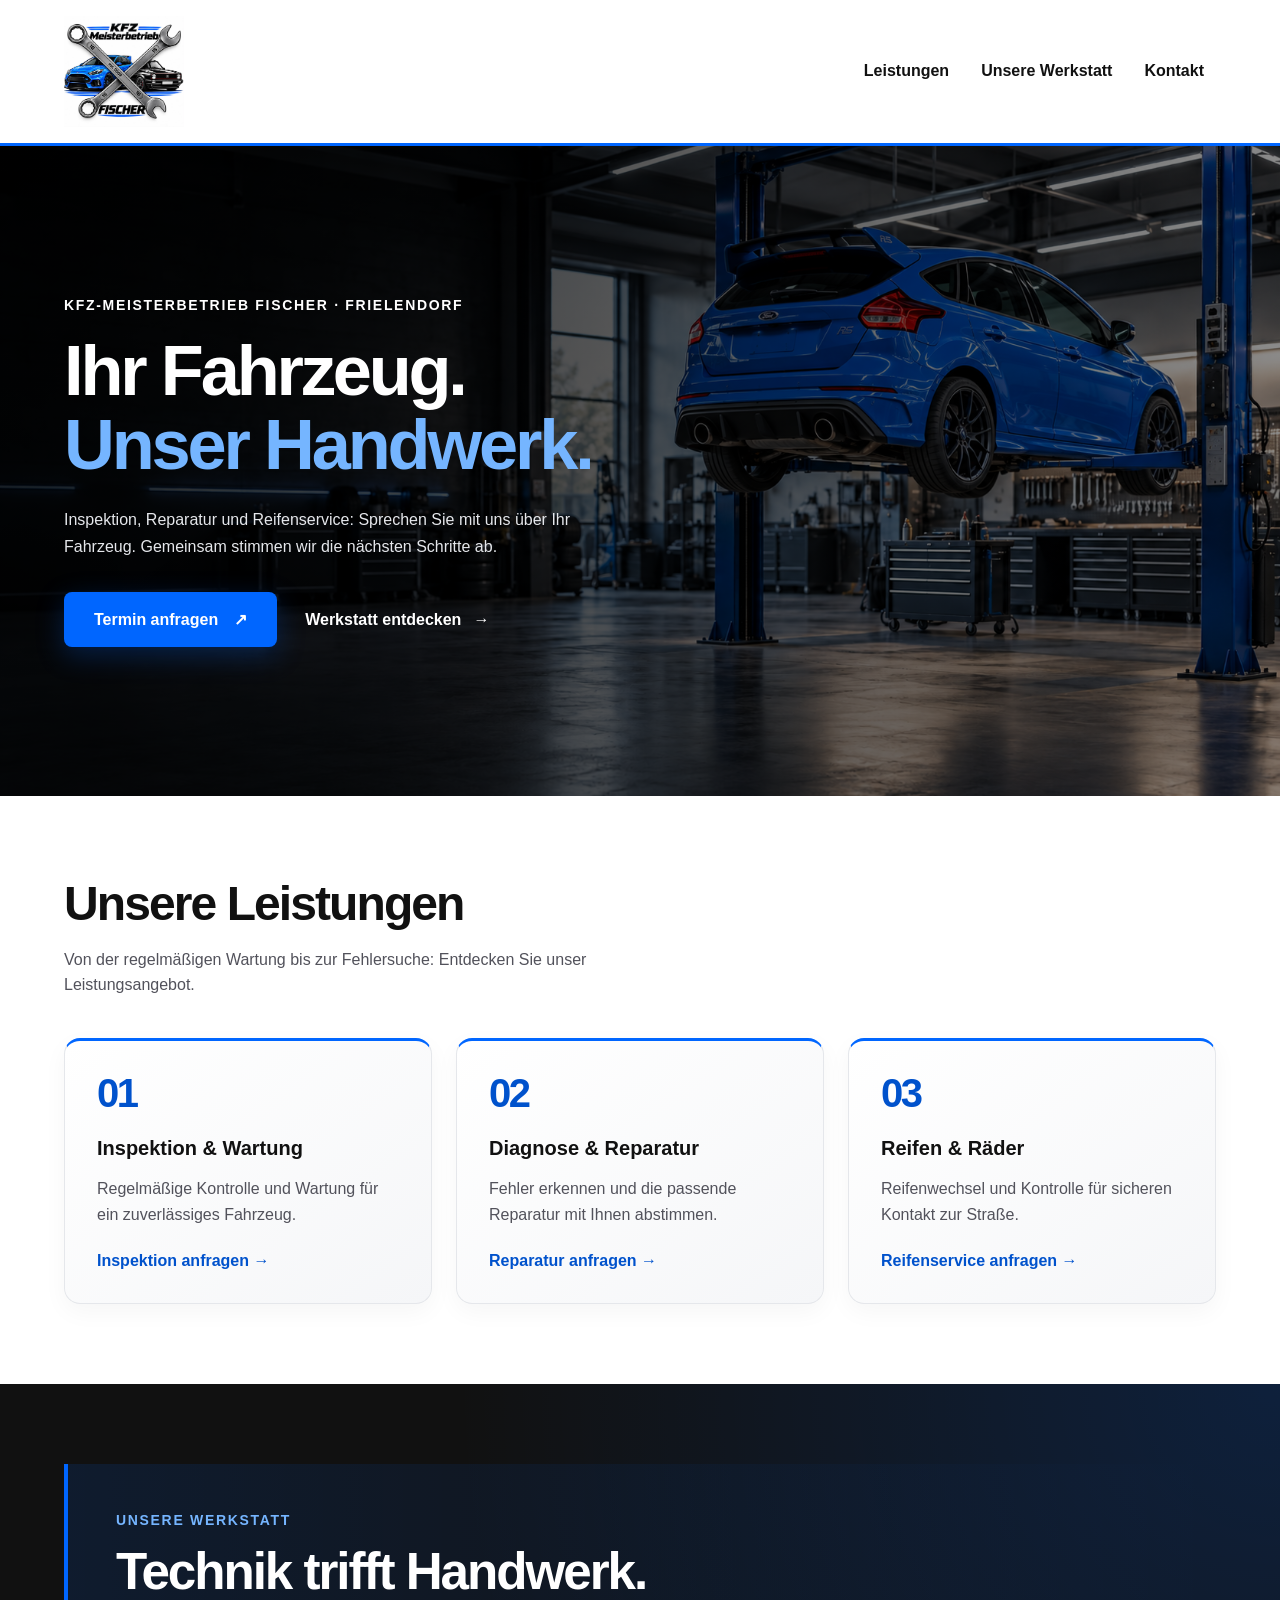
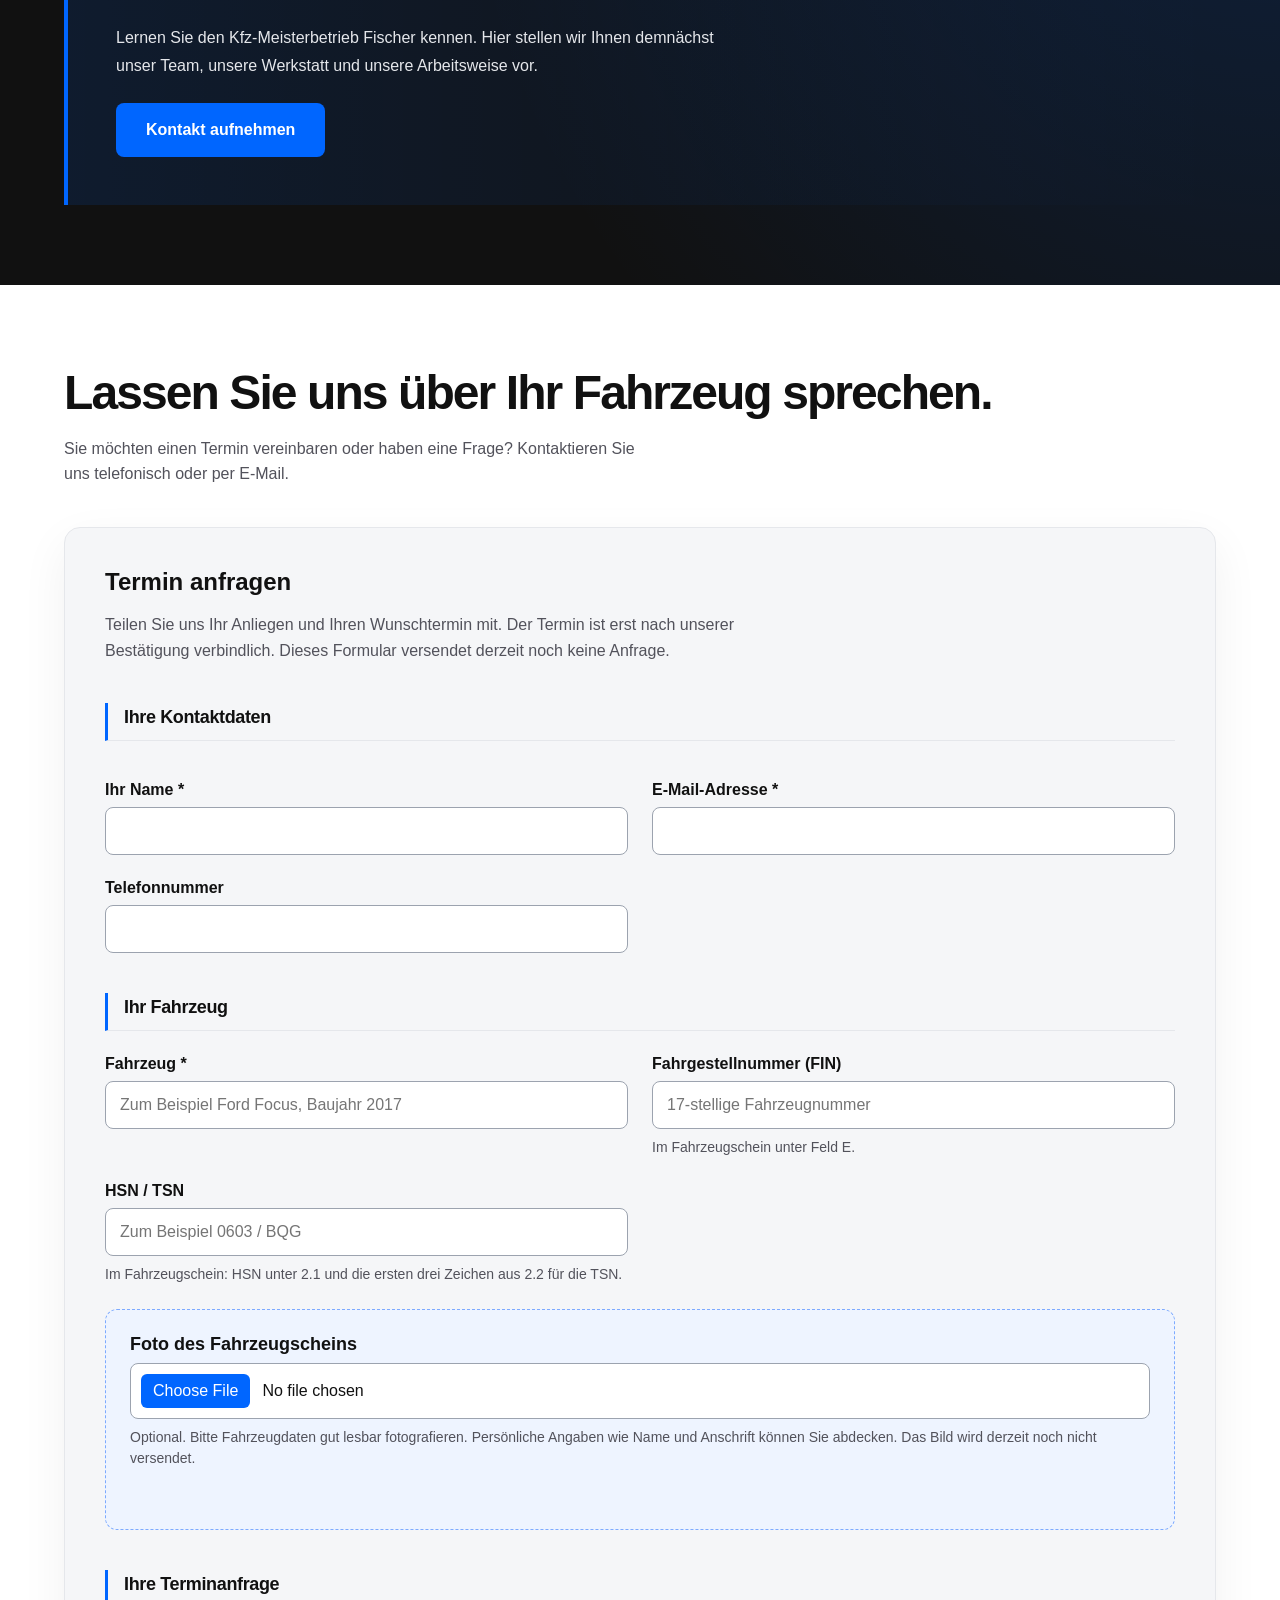
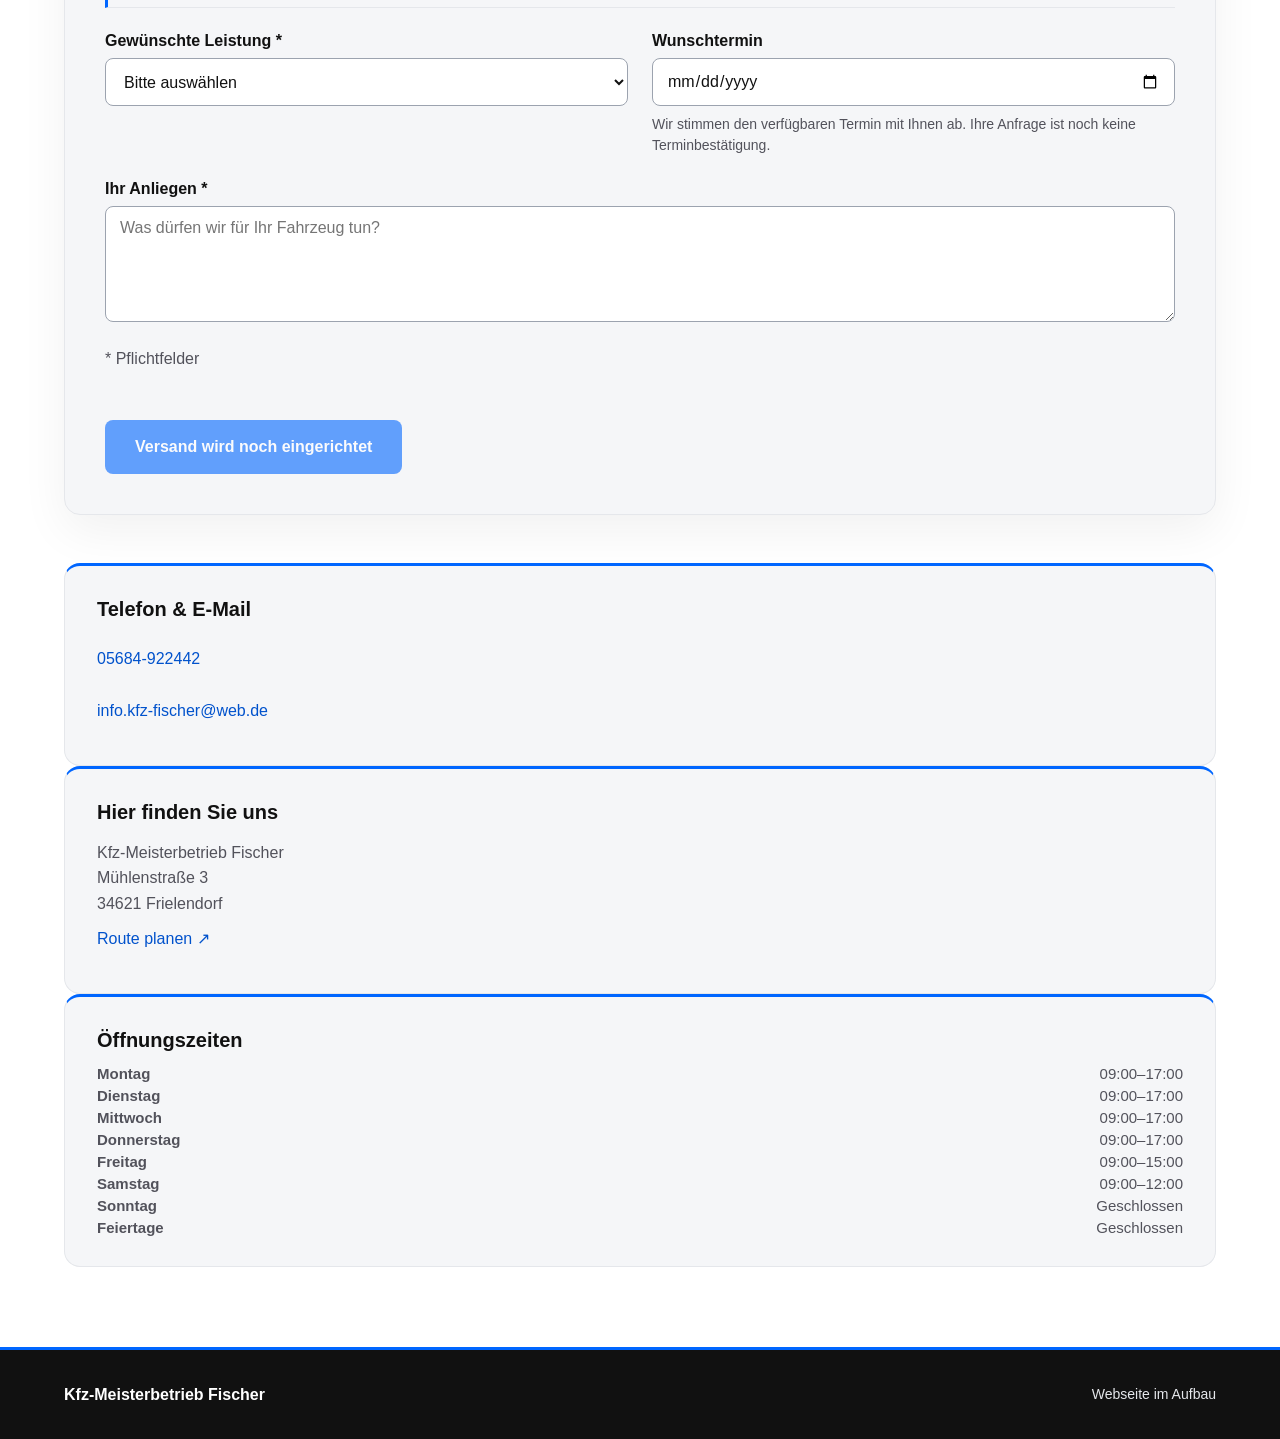
==== index.html @ 94a32308 "Fischi" ====
<!DOCTYPE html>
<html lang="de">

<head>
    <meta charset="UTF-8">
    <meta name="viewport" content="width=device-width, initial-scale=1.0">

    <title>Kfz-Meisterbetrieb Fischer | Werkstatt in Frielendorf</title>
    <!-- Kurze Beschreibung der Website für Suchmaschinen. -->
    <meta name="description"
        content="Kfz-Meisterbetrieb Fischer in Frielendorf: Inspektion, Wartung, Diagnose, Reparatur und Reifenservice. Kontaktieren Sie uns für eine Terminanfrage.">

    <link rel="stylesheet" href="style.css">

    <!-- Getrennte Dateien für Navigation und Terminanfrage. -->
    <script src="js/navigation.js" defer></script>
    <script src="js/terminformular.js" defer></script>
</head>

<body>
    <header>
        <a href="index.html">
            <img src="Images/Fischer Logo.jpeg" alt="Logo des Kfz-Meisterbetriebs Fischer" class="logo">
        </a>

        <button type="button" class="menue-button" aria-expanded="false" aria-controls="hauptnavigation">
            Menü
        </button>

        <nav id="hauptnavigation" aria-label="Hauptnavigation">
            <a href="#leistungen">Leistungen</a>
            <a href="#werkstatt">Unsere Werkstatt</a>
            <a href="#kontakt">Kontakt</a>
        </nav>
    </header>

    <main>
        <section class="startbereich">
            <p class="untertitel">Kfz-Meisterbetrieb Fischer · Frielendorf</p>

            <h1>
                Ihr Fahrzeug.<br>
                <span class="start-akzent">Unser Handwerk.</span>
            </h1>

            <p class="startbeschreibung">
                Inspektion, Reparatur und Reifenservice:
                Sprechen Sie mit uns über Ihr Fahrzeug.
                Gemeinsam stimmen wir die nächsten Schritte ab.
            </p>

            <!-- Hauptaktion und weiterführender Link stehen zusammen. -->
            <div class="startaktionen">
                <a href="#kontakt" class="button">
                    Termin anfragen <span aria-hidden="true">↗</span>
                </a>

                <a href="#werkstatt" class="startlink">
                    Werkstatt entdecken <span aria-hidden="true">→</span>
                </a>
            </div>
        </section>

        <section id="leistungen" class="leistungen">
            <h2>Unsere Leistungen</h2>

            <p>
                Von der regelmäßigen Wartung bis zur Fehlersuche:
                Entdecken Sie unser Leistungsangebot.
            </p>

            <div class="leistungsliste">
                <article class="leistungskarte">
                    <!-- Dekorative Nummer zur visuellen Gliederung. -->
                    <span class="leistungsnummer" aria-hidden="true">01</span>
                    <h3>Inspektion & Wartung</h3>
                    <p>
                        Regelmäßige Kontrolle und Wartung
                        für ein zuverlässiges Fahrzeug.
                    </p>

                    <!-- Der Wert entspricht der Option im Formular. -->
                    <a href="#kontakt" class="leistungslink" data-leistung="inspektion">
                        Inspektion anfragen →
                    </a>
                </article>

                <article class="leistungskarte">
                    <span class="leistungsnummer" aria-hidden="true">02</span>
                    <h3>Diagnose & Reparatur</h3>
                    <p>
                        Fehler erkennen und die passende
                        Reparatur mit Ihnen abstimmen.
                    </p>

                    <a href="#kontakt" class="leistungslink" data-leistung="reparatur">
                        Reparatur anfragen →
                    </a>
                </article>

                <article class="leistungskarte">
                    <span class="leistungsnummer" aria-hidden="true">03</span>
                    <h3>Reifen & Räder</h3>
                    <p>
                        Reifenwechsel und Kontrolle
                        für sicheren Kontakt zur Straße.
                    </p>

                    <a href="#kontakt" class="leistungslink" data-leistung="reifen">
                        Reifenservice anfragen →
                    </a>
                </article>
            </div>
        </section>

        <section id="werkstatt" class="werkstatt">
            <div class="werkstatt-inhalt">
                <p class="untertitel">Unsere Werkstatt</p>

                <h2>Technik trifft Handwerk.</h2>

                <p>
                    Lernen Sie den Kfz-Meisterbetrieb Fischer kennen.
                    Hier stellen wir Ihnen demnächst unser Team,
                    unsere Werkstatt und unsere Arbeitsweise vor.
                </p>

                <a href="#kontakt" class="button">
                    Kontakt aufnehmen
                </a>
            </div>
        </section>

        <section id="kontakt" class="kontakt">
            <h2>Lassen Sie uns über Ihr Fahrzeug sprechen.</h2>

            <p class="kontakt-einleitung">
                Sie möchten einen Termin vereinbaren oder haben
                eine Frage? Kontaktieren Sie uns telefonisch
                oder per E-Mail.
            </p>

            <!-- Terminanfrage: Der Versand wird später eingerichtet. -->
            <form class="terminformular">
                <h3>Termin anfragen</h3>

                <p>
                    Teilen Sie uns Ihr Anliegen und Ihren Wunschtermin mit.
                    Der Termin ist erst nach unserer Bestätigung verbindlich.
                    Dieses Formular versendet derzeit noch keine Anfrage.
                </p>


                <!-- Gemeinsamer Container für das responsive Feldraster. -->
                <div class="formularfelder">
                    <!-- Die Überschrift gehört ebenfalls in das Raster. -->
                    <h4 class="formular-zwischenueberschrift">Ihre Kontaktdaten</h4>
                    <div class="formularfeld">
                        <label for="name">Ihr Name *</label>
                        <input type="text" id="name" name="name" autocomplete="name" required>
                    </div>

                    <div class="formularfeld">
                        <label for="email">E-Mail-Adresse *</label>
                        <input type="email" id="email" name="email" autocomplete="email" required>
                    </div>

                    <div class="formularfeld">
                        <label for="telefon">Telefonnummer</label>
                        <input type="tel" id="telefon" name="telefon" autocomplete="tel">
                    </div>

                    <h4 class="formular-zwischenueberschrift">Ihr Fahrzeug</h4>
                    <div class="formularfeld">
                        <label for="fahrzeug">Fahrzeug *</label>
                        <input type="text" id="fahrzeug" name="fahrzeug"
                            placeholder="Zum Beispiel Ford Focus, Baujahr 2017" required>
                    </div>

                    <!-- Fahrzeugkennung für die Zuordnung passender Ersatzteile. -->
                    <div class="formularfeld">
                        <label for="fin">Fahrgestellnummer (FIN)</label>
                        <input type="text" id="fin" name="fin" maxlength="17" placeholder="17-stellige Fahrzeugnummer"
                            aria-describedby="fin-hinweis">
                        <small id="fin-hinweis" class="formularhinweis">
                            Im Fahrzeugschein unter Feld E.
                        </small>
                    </div>

                    <!-- Beide Schlüsselnummern werden gemeinsam eingegeben. -->
                    <div class="formularfeld">
                        <label for="hsn-tsn">HSN / TSN</label>
                        <input type="text" id="hsn-tsn" name="hsn_tsn" placeholder="Zum Beispiel 0603 / BQG"
                            aria-describedby="hsn-tsn-hinweis">
                        <small id="hsn-tsn-hinweis" class="formularhinweis">
                            Im Fahrzeugschein: HSN unter 2.1 und die ersten
                            drei Zeichen aus 2.2 für die TSN.
                        </small>
                    </div>

                    <!-- Optionales Foto zur Zuordnung der Fahrzeugdaten. -->
                    <div class="formularfeld formularfeld-upload">
                        <label for="fahrzeugschein">Foto des Fahrzeugscheins</label>
                        <input type="file" id="fahrzeugschein" name="fahrzeugschein" accept="image/*"
                            aria-describedby="fahrzeugschein-hinweis">
                        <small id="fahrzeugschein-hinweis" class="formularhinweis">
                            Optional. Bitte Fahrzeugdaten gut lesbar fotografieren.
                            Persönliche Angaben wie Name und Anschrift können Sie abdecken.
                            Das Bild wird derzeit noch nicht versendet.
                        </small>
                        <!-- Wird erst nach der Auswahl eines lesbaren Bildes angezeigt. -->
                        <img id="fahrzeugschein-vorschau" class="fahrzeugschein-vorschau"
                            alt="Vorschau des ausgewählten Fahrzeugscheins" hidden>
                        <p id="fahrzeugschein-status" class="formularhinweis" role="status"></p>
                        <!-- Entfernt das ausgewählte Foto und seine Vorschau. -->
                        <button type="button" id="fahrzeugschein-entfernen" class="bild-entfernen" hidden>
                            Bild entfernen
                        </button>
                    </div>

                    <h4 class="formular-zwischenueberschrift">Ihre Terminanfrage</h4>
                    <div class="formularfeld">
                        <label for="leistung">Gewünschte Leistung *</label>
                        <select id="leistung" name="leistung" required>
                            <option value="">Bitte auswählen</option>
                            <option value="inspektion">Inspektion & Wartung</option>
                            <option value="reparatur">Diagnose & Reparatur</option>
                            <option value="reifen">Reifen & Räder</option>
                            <option value="sonstiges">Sonstiges Anliegen</option>
                        </select>
                    </div>

                    <div class="formularfeld">
                        <label for="wunschtermin">Wunschtermin</label>
                        <input type="date" id="wunschtermin" name="wunschtermin"
                            aria-describedby="wunschtermin-hinweis">
                        <!-- Verknüpfter Hinweis wird auch von Screenreadern vorgelesen. -->
                        <small id="wunschtermin-hinweis" class="formularhinweis">
                            Wir stimmen den verfügbaren Termin mit Ihnen ab.
                            Ihre Anfrage ist noch keine Terminbestätigung.
                        </small>
                    </div>

                    <div class="formularfeld">
                        <label for="anliegen">Ihr Anliegen *</label>
                        <textarea id="anliegen" name="anliegen" rows="5"
                            placeholder="Was dürfen wir für Ihr Fahrzeug tun?" required></textarea>
                    </div>
                </div>

                <p>* Pflichtfelder</p>

                <!-- Noch kein Versand: Der Knopf bleibt deaktiviert. -->
                <button type="button" class="button" disabled>
                    Versand wird noch eingerichtet
                </button>
            </form>

            <div class="kontaktkarte">
                <h3>Telefon & E-Mail</h3>

                <!-- Die Telefonnummer im Link enthält die deutsche Landesvorwahl. -->
                <p>
                    <a class="kontaktlink" href="tel:+495684922442">
                        05684-922442
                    </a>
                </p>

                <!-- Öffnet das E-Mail-Programm mit der Werkstatt als Empfänger. -->
                <p>
                    <a href="mailto:info.kfz-fischer@web.de" class="kontaktlink">
                        info.kfz-fischer@web.de
                    </a>
                </p>
            </div>
            <div class="kontaktkarte">
                <h3>Hier finden Sie uns</h3>
                <address>
                    Kfz-Meisterbetrieb Fischer<br>
                    Mühlenstraße 3<br>
                    34621 Frielendorf
                </address>
                <!-- Öffnet die Routenplanung mit der Werkstattadresse als Ziel. -->
                <a class="kontaktlink"
                    href="https://www.google.com/maps/dir/?api=1&amp;destination=M%C3%BChlenstra%C3%9Fe%203%2C%2034621%20Frielendorf"
                    target="_blank" rel="noopener noreferrer">
                    Route planen ↗
                </a>
            </div>

            <div class="kontaktkarte">
                <h3>Öffnungszeiten</h3>

                <!-- Jeder Tag gehört zur direkt folgenden Zeitangabe. -->
                <dl class="oeffnungszeiten">
                    <dt>Montag</dt>
                    <dd>09:00–17:00</dd>

                    <dt>Dienstag</dt>
                    <dd>09:00–17:00</dd>

                    <dt>Mittwoch</dt>
                    <dd>09:00–17:00</dd>

                    <dt>Donnerstag</dt>
                    <dd>09:00–17:00</dd>

                    <dt>Freitag</dt>
                    <dd>09:00–15:00</dd>

                    <dt>Samstag</dt>
                    <dd>09:00–12:00</dd>

                    <dt>Sonntag</dt>
                    <dd>Geschlossen</dd>

                    <dt>Feiertage</dt>
                    <dd>Geschlossen</dd>
                </dl>
            </div>
            </div>
        </section>
    </main>

    <footer class="fusszeile">
        <p class="fusszeile-name">Kfz-Meisterbetrieb Fischer</p>
        <p class="demo-hinweis">Webseite im Aufbau</p>
    </footer>
</body>

</html>
---- style.css ----
/* ==================================================
   1. Grundlagen und Farbvariablen
   ================================================== */

:root {
    --blau: #0066ff;
    --schwarz: #111111;
    --weiss: #ffffff;
    --silbergrau: #e5e7eb;
    --seitenabstand: max(24px, calc((100% - 1152px) / 2));
}

* {
    box-sizing: border-box;
}

body {
    margin: 0;
    font-family: Arial, sans-serif;
    color: var(--schwarz);
    background-color: var(--weiss);
}

/* ==================================================
   2. Gemeinsame Buttons und Untertitel
   ================================================== */

.startbereich .untertitel,
.werkstatt .untertitel {
    margin: 0 0 16px;
    color: var(--weiss);
    font-size: 0.875rem;
    font-weight: bold;
    letter-spacing: 0.12em;
    text-transform: uppercase;
}

.button {
    display: inline-flex;
    align-items: center;
    justify-content: center;
    min-height: 48px;
    max-width: 100%;
    margin-top: 24px;
    padding: 16px 28px;
    color: var(--weiss);
    background-color: var(--blau);
    border: 2px solid transparent;
    border-radius: 8px;
    font-weight: bold;
    text-align: center;
    text-decoration: none;
}

.button:hover {
    background-color: #0052cc;
}

.button:focus-visible {
    outline: 3px solid var(--weiss);
    outline-offset: 4px;
    border-color: var(--schwarz);
}

.button:disabled {
    opacity: 0.6;
    cursor: not-allowed;
    transform: none;
}

.button:disabled:hover {
    background-color: var(--blau);
}

/* ==================================================
   3. Kopfbereich und Navigation
   ================================================== */

header {
    display: flex;
    flex-direction: column;
    gap: 20px;
    padding: 16px;
    border-bottom: 3px solid var(--blau);
}

.logo {
    display: block;
    width: 140px;
    max-width: 100%;
    height: auto;
}

nav {
    display: flex;
    flex-wrap: wrap;
    gap: 8px;
}

nav a {
    display: inline-flex;
    align-items: center;
    min-height: 44px;
    padding: 10px 12px;
    color: var(--schwarz);
    text-decoration: none;
    font-weight: bold;
    border-radius: 6px;
}

nav a:hover {
    color: var(--blau);
    background-color: var(--silbergrau);
}

nav a:focus-visible {
    outline: 2px solid var(--blau);
    outline-offset: 3px;
}

.menue-button {
    display: none;
    min-height: 44px;
    padding: 10px 18px;
    color: var(--schwarz);
    background-color: var(--weiss);
    border: 1px solid var(--silbergrau);
    border-radius: 8px;
    font: inherit;
    font-weight: bold;
    cursor: pointer;
}

.menue-button:focus-visible {
    outline: 2px solid var(--blau);
    outline-offset: 3px;
}

/* ==================================================
   4. Startbereich
   ================================================== */

.startbereich {
    display: flex;
    flex-direction: column;
    justify-content: center;
    align-items: flex-start;
    min-height: 560px;
    padding: 64px 24px;
    color: var(--weiss);
    background-color: var(--schwarz);
    background-image: linear-gradient(90deg, rgba(0, 0, 0, 0.85), rgba(0, 0, 0, 0.45)), url("Images/demoBuehne.png");
    background-size: cover;
    background-position: 65% 35%;
}

.startbereich p {
    max-width: 600px;
    font-size: clamp(1rem, 1.2vw, 1.125rem);
    line-height: 1.7;
}

.startbereich h1 {
    max-width: 750px;
    margin: 0 0 24px;
    font-size: clamp(2.75rem, 5.5vw, 5rem);
    line-height: 1.05;
    letter-spacing: -0.045em;
}

/* Heller Blauton für lesbaren Text auf dem dunklen Foto. */
.start-akzent {
    color: #75b5ff;
}

.startbereich .startbeschreibung {
    max-width: 520px;
    margin: 0;
    color: var(--silbergrau);
}

/* Die Aktionen umbrechen automatisch, wenn der Platz knapp wird. */
.startaktionen {
    display: flex;
    flex-wrap: wrap;
    align-items: center;
    gap: 16px 28px;
    margin-top: 32px;
}

/* Den Abstand übernimmt hier die gemeinsame Aktionsgruppe. */
.startaktionen .button {
    gap: 16px;
    margin-top: 0;
    box-shadow: 0 8px 28px rgba(0, 102, 255, 0.25);
}

.startlink {
    display: inline-flex;
    align-items: center;
    gap: 12px;
    min-height: 48px;
    padding: 8px 0;
    color: var(--weiss);
    font-weight: bold;
    text-decoration: none;
}

.startlink:hover {
    text-decoration: underline;
    text-underline-offset: 5px;
}

.startlink:focus-visible {
    outline: 2px solid var(--weiss);
    outline-offset: 5px;
    border-radius: 4px;
}

/* ==================================================
   5. Gemeinsame Bereiche und Karten
   ================================================== */

.leistungen,
.kontakt {
    max-width: 1200px;
    margin: 0 auto;
    padding: 80px 24px;
}

.leistungen h2,
.kontakt h2 {
    margin: 0 0 16px;
    font-size: clamp(2rem, 4vw, 3rem);
    letter-spacing: -0.04em;
}

.leistungen>p,
.kontakt-einleitung {
    max-width: 600px;
    margin: 0 0 40px;
    color: #52525b;
    line-height: 1.6;
}

.leistungsliste,
.kontaktliste {
    display: grid;
    grid-template-columns: repeat(auto-fit, minmax(min(100%, 280px), 1fr));
    gap: 24px;
}

.leistungskarte,
.kontaktkarte {
    padding: 32px;
    background-color: #f5f6f8;
    border: 1px solid var(--silbergrau);
    border-top: 3px solid var(--blau);
    border-radius: 16px;
}

.leistungskarte h3,
.kontaktkarte h3 {
    margin: 0 0 16px;
    font-size: 1.25rem;
}

.leistungskarte p,
.kontaktkarte p,
.kontaktkarte address {
    margin: 0;
    color: #52525b;
    line-height: 1.6;
}

/* ==================================================
   6. Leistungen und Anfragelinks
   ================================================== */

.leistungskarte:hover {
    border-color: var(--blau);
    box-shadow: 0 12px 32px rgba(0, 0, 0, 0.08);
}

.leistungslink {
    display: inline-flex;
    align-items: center;
    min-height: 44px;
    margin-top: 20px;
    color: #0052cc;
    font-weight: bold;
    text-decoration: none;
}

.leistungslink:hover {
    text-decoration: underline;
}

.leistungslink:focus-visible {
    outline: 2px solid var(--blau);
    outline-offset: 4px;
    border-radius: 4px;
}

/* Zusätzliche Gestaltung speziell für die Leistungskarten. */
.leistungskarte {
    display: flex;
    flex-direction: column;
    background: linear-gradient(145deg, #ffffff, #f5f6f8);
    box-shadow: 0 8px 24px rgba(0, 0, 0, 0.04);
}

.leistungsnummer {
    margin-bottom: 24px;
    color: #0052cc;
    font-size: 2.5rem;
    font-weight: bold;
    line-height: 1;
    letter-spacing: -0.06em;
}

/* Gleiche Linkposition auch bei unterschiedlich langen Texten. */
.leistungskarte .leistungslink {
    align-self: flex-start;
    margin-top: auto;
    padding-top: 24px;
}

/* ==================================================
   7. Werkstatt
   ================================================== */

.werkstatt {
    padding: 80px 24px;
    color: var(--weiss);
    background-color: var(--schwarz);
    background-image: radial-gradient(circle at top right, rgba(0, 102, 255, 0.18), transparent 60%);
}

/* Blaue Linie und dezenter Farbverlauf betonen den Werkstatttext. */
.werkstatt-inhalt {
    max-width: 1152px;
    margin: 0 auto;
    padding: clamp(24px, 4vw, 48px);
    border-left: 4px solid var(--blau);
    border-radius: 0 16px 16px 0;
    background: linear-gradient(
        90deg,
        rgba(0, 102, 255, 0.12),
        transparent
    );
}

.werkstatt h2 {
    max-width: 750px;
    margin: 0 0 24px;
    font-size: clamp(2rem, 4vw, 3.5rem);
    line-height: 1.1;
    letter-spacing: -0.04em;
}

.werkstatt-inhalt>p:not(.untertitel) {
    max-width: 600px;
    margin: 0;
    color: var(--silbergrau);
    line-height: 1.7;
}

/* Mehr Abstand zwischen den Buchstaben der kleinen Bereichsüberschrift. */
.werkstatt .untertitel {
    color: #75b5ff;
}

/* Der Kontaktbutton bleibt auch auf kleinen Geräten innerhalb der Fläche. */
.werkstatt-inhalt .button {
    max-width: 100%;
}

/* ==================================================
   8. Kontakt und Öffnungszeiten
   ================================================== */

.kontaktkarte address {
    font-style: normal;
    overflow-wrap: anywhere;
}

.kontaktkarte p+p {
    margin-top: 8px;
}

.oeffnungszeiten {
    display: grid;
    grid-template-columns: auto 1fr;
    gap: 10px 16px;
    margin: 0;
    color: #52525b;
    font-size: 0.9375rem;
    line-height: 0.8;
}

.oeffnungszeiten dt {
    font-weight: bold;
}

.oeffnungszeiten dd {
    margin: 0;
    text-align: right;
}

.kontaktlink {
    display: inline-flex;
    align-items: center;
    min-height: 44px;
    max-width: 100%;
    color: #0052cc;
    text-decoration: none;
    overflow-wrap: anywhere;
}

.kontaktlink:hover {
    text-decoration: underline;
}

.kontaktlink:focus-visible {
    outline: 2px solid var(--blau);
    outline-offset: 3px;
    border-radius: 4px;
}

/* ==================================================
   9. Terminanfrage und Formularfelder
   ================================================== */

/* Dezenter Schatten hebt das Formular vom Seitenhintergrund ab. */
.terminformular {
    margin-bottom: 48px;
    padding: clamp(24px, 4vw, 40px);
    background-color: #f5f6f8;
    border: 1px solid var(--silbergrau);
    border-radius: 16px;
    box-shadow: 0 16px 48px rgba(0, 0, 0, 0.06);
}      

.terminformular h3 {
    margin: 0 0 16px;
    font-size: 1.5rem;
}

.terminformular>p {
    max-width: 650px;
    margin: 0 0 24px;
    color: #52525b;
    line-height: 1.6;
}

.formularfelder {
    display: grid;
    grid-template-columns: repeat(2, minmax(0, 1fr));
    gap: 24px;
    margin-bottom: 24px;
}

.formularfeld {
    display: flex;
    flex-direction: column;
    gap: 8px;
    min-width: 0;
}

.formularfeld label {
    font-weight: bold;
}

.formularfeld input,
.formularfeld textarea,
.formularfeld select {
    width: 100%;
    min-height: 48px;
    padding: 12px 14px;
    font: inherit;
    color: var(--schwarz);
    background-color: var(--weiss);
    border: 1px solid #9ca3af;
    border-radius: 8px;
}

.formularfeld:has(textarea) {
    grid-column: 1 / -1;
}

.formularfeld textarea {
    resize: vertical;
}

.formularfeld input:focus-visible,
.formularfeld textarea:focus-visible,
.formularfeld select:focus-visible {
    outline: 2px solid var(--blau);
    outline-offset: 2px;
}

.terminformular .button {
    font: inherit;
    font-weight: bold;
}

.formularhinweis {
    color: #52525b;
    font-size: 0.875rem;
    line-height: 1.5;
}

/* Blaue Markierung trennt die Formularbereiche optisch. */
.formular-zwischenueberschrift {
    grid-column: 1 / -1;
    margin: 16px 0 0;
    padding: 4px 0 12px 16px;
    color: var(--schwarz);
    border-left: 3px solid var(--blau);
    border-bottom: 1px solid var(--silbergrau);
    font-size: 1.125rem;
    letter-spacing: -0.02em;
}

.formular-zwischenueberschrift:first-child {
    margin: 16px 0 16px;
}

/* ==================================================
   10. Fahrzeugschein-Upload und Bildvorschau
   ================================================== */

/* Hebt den optionalen Upload innerhalb des Formulars hervor. */
.formularfeld-upload {
    grid-column: 1 / -1;
    padding: clamp(16px, 3vw, 24px);
    background-color: #eef4ff;
    border: 1px dashed #7daaff;
    border-radius: 12px;
}

.formularfeld-upload > label {
    font-size: 1.125rem;
}

/* Sichtbare Hervorhebung, sobald ein Element darin den Fokus erhält. */
.formularfeld-upload:focus-within {
    border-color: var(--blau);
    border-style: solid;
}

.formularfeld input[type="file"] {
    min-width: 0;
    padding: 10px;
}

.formularfeld input[type="file"]::file-selector-button {
    margin-right: 12px;
    padding: 8px 12px;
    color: var(--weiss);
    background-color: var(--blau);
    border: none;
    border-radius: 6px;
    font: inherit;
    cursor: pointer;
}

.formularfeld input[type="file"]::file-selector-button:hover {
    background-color: #0052cc;
}

/* Hebt den optionalen Upload innerhalb des Formulars hervor. */
.formularfeld-upload {
    grid-column: 1 / -1;
    padding: clamp(16px, 3vw, 24px);
    background-color: #eef4ff;
    border: 1px dashed #7daaff;
    border-radius: 12px;
}

.formularfeld-upload > label {
    font-size: 1.125rem;
}

/* Sichtbare Hervorhebung, sobald ein Element darin den Fokus erhält. */
.formularfeld-upload:focus-within {
    border-color: var(--blau);
    border-style: solid;
}

.fahrzeugschein-vorschau[hidden] {
    display: none;
}

.bild-entfernen {
    align-self: flex-start;
    min-height: 44px;
    padding: 10px 16px;
    color: var(--schwarz);
    background-color: var(--weiss);
    border: 1px solid #9ca3af;
    border-radius: 8px;
    font: inherit;
    cursor: pointer;
}

.bild-entfernen:hover {
    background-color: var(--silbergrau);
}

.bild-entfernen:focus-visible {
    outline: 2px solid var(--blau);
    outline-offset: 3px;
}

.bild-entfernen[hidden] {
    display: none;
}

/* ==================================================
   11. Fußzeile
   ================================================== */

.fusszeile {
    display: flex;
    flex-wrap: wrap;
    justify-content: space-between;
    align-items: center;
    gap: 16px;
    padding: 32px 24px;
    color: var(--weiss);
    background-color: var(--schwarz);
    border-top: 3px solid var(--blau);
}

.fusszeile p {
    margin: 0;
    line-height: 1.6;
}

.fusszeile-name {
    font-weight: bold;
}

.demo-hinweis {
    color: var(--silbergrau);
    font-size: 0.875rem;
}

/* ==================================================
   12. Handyansicht, Animationen und Desktopansicht
   ================================================== */

@media (max-width: 767px) {
    header {
        flex-direction: row;
        flex-wrap: wrap;
        align-items: center;
        justify-content: space-between;
    }

    .menue-bereit .menue-button {
        display: inline-flex;
        align-items: center;
        justify-content: center;
    }

    nav {
        width: 100%;
    }

    .menue-bereit nav {
        display: none;
    }

    .menue-bereit nav.ist-offen {
        display: flex;
        flex-direction: column;
    }

    .formularfelder {
        grid-template-columns: minmax(0, 1fr);
    }
}

@media (prefers-reduced-motion: no-preference) {
    html {
        scroll-behavior: smooth;
    }

    .button {
        transition: background-color 0.2s ease, transform 0.2s ease;
    }

    .button:hover {
        transform: translateY(-2px);
    }

    .leistungskarte {
        transition: transform 0.2s ease, border-color 0.2s ease, box-shadow 0.2s ease;
    }

    .leistungskarte:hover {
        transform: translateY(-4px);
    }
}

@media (min-width: 768px) {
    header {
        flex-direction: row;
        align-items: center;
        justify-content: space-between;
        padding: 16px var(--seitenabstand);
    }

    .logo {
        width: 120px;
    }

    .startbereich {
        min-height: 650px;
        padding: 100px var(--seitenabstand);
        background-position: center 35%;
    }

    .fusszeile {
        padding: 32px var(--seitenabstand);
    }
}
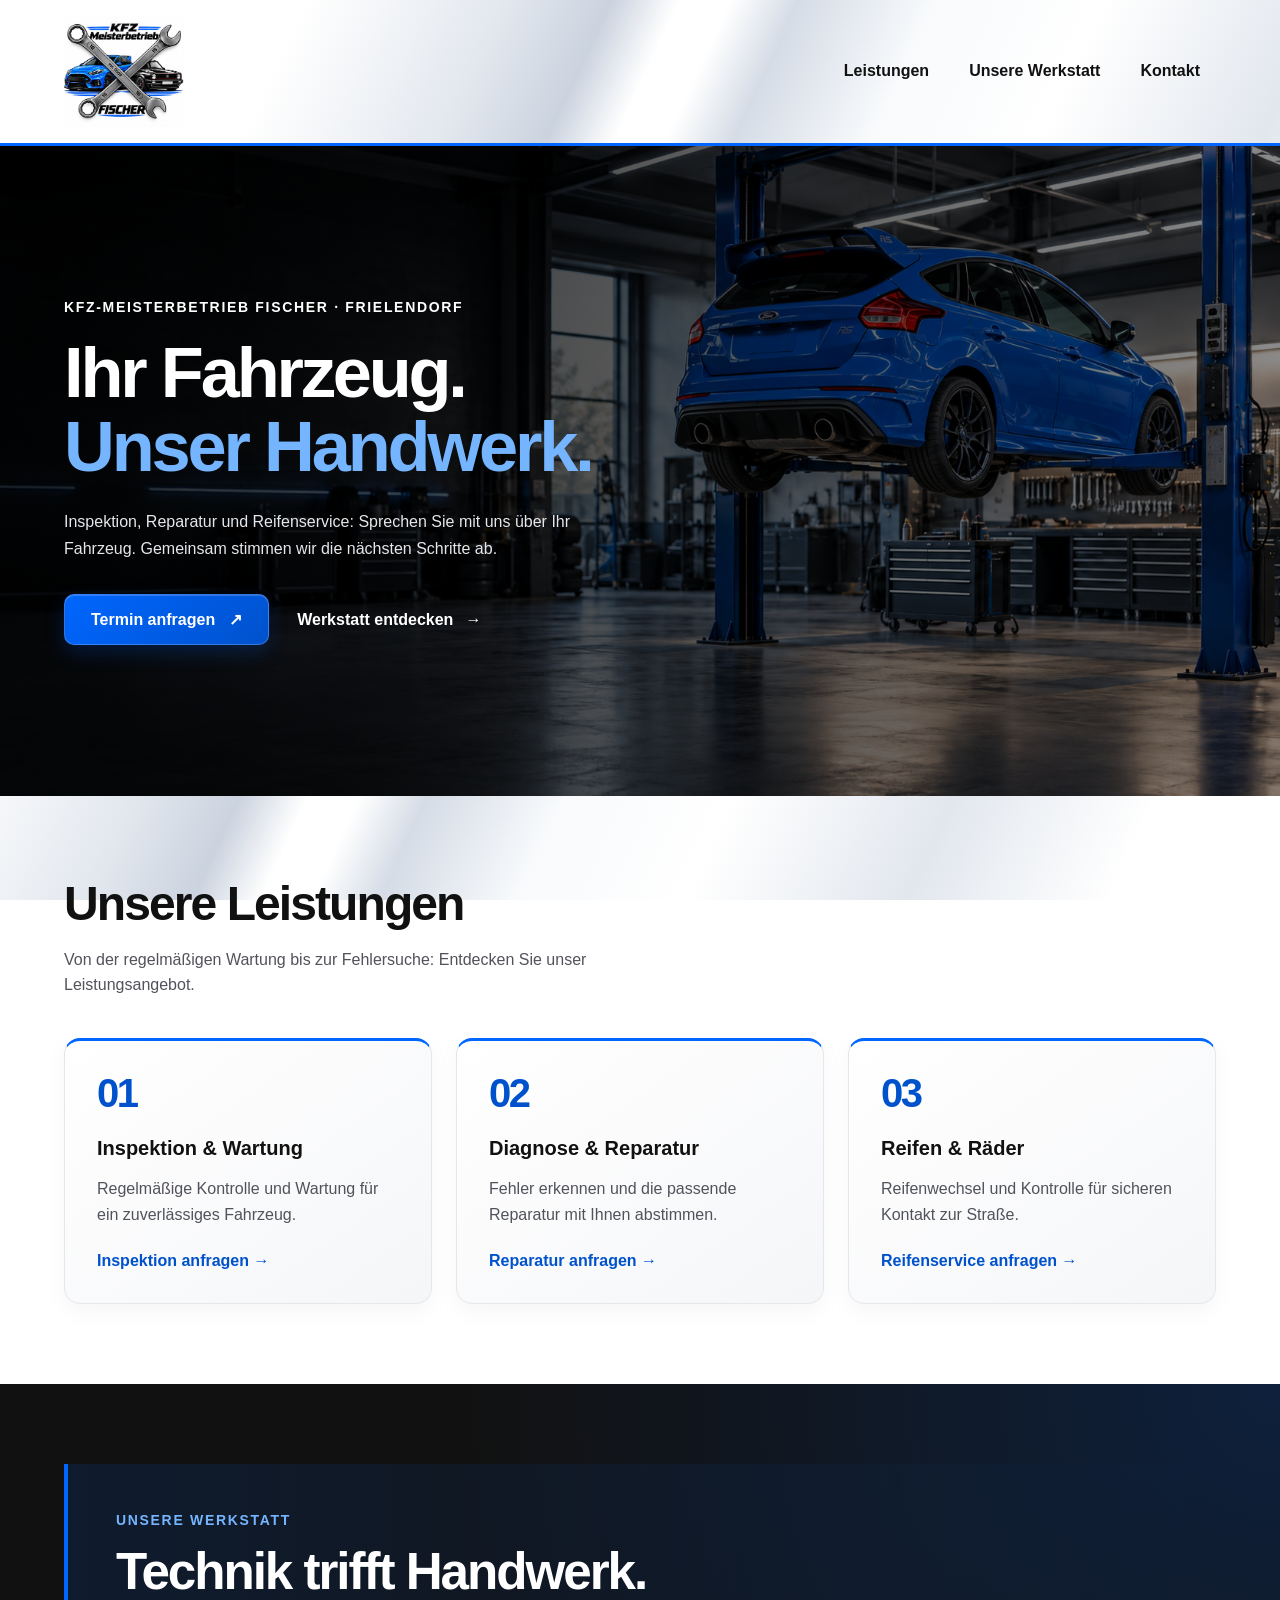
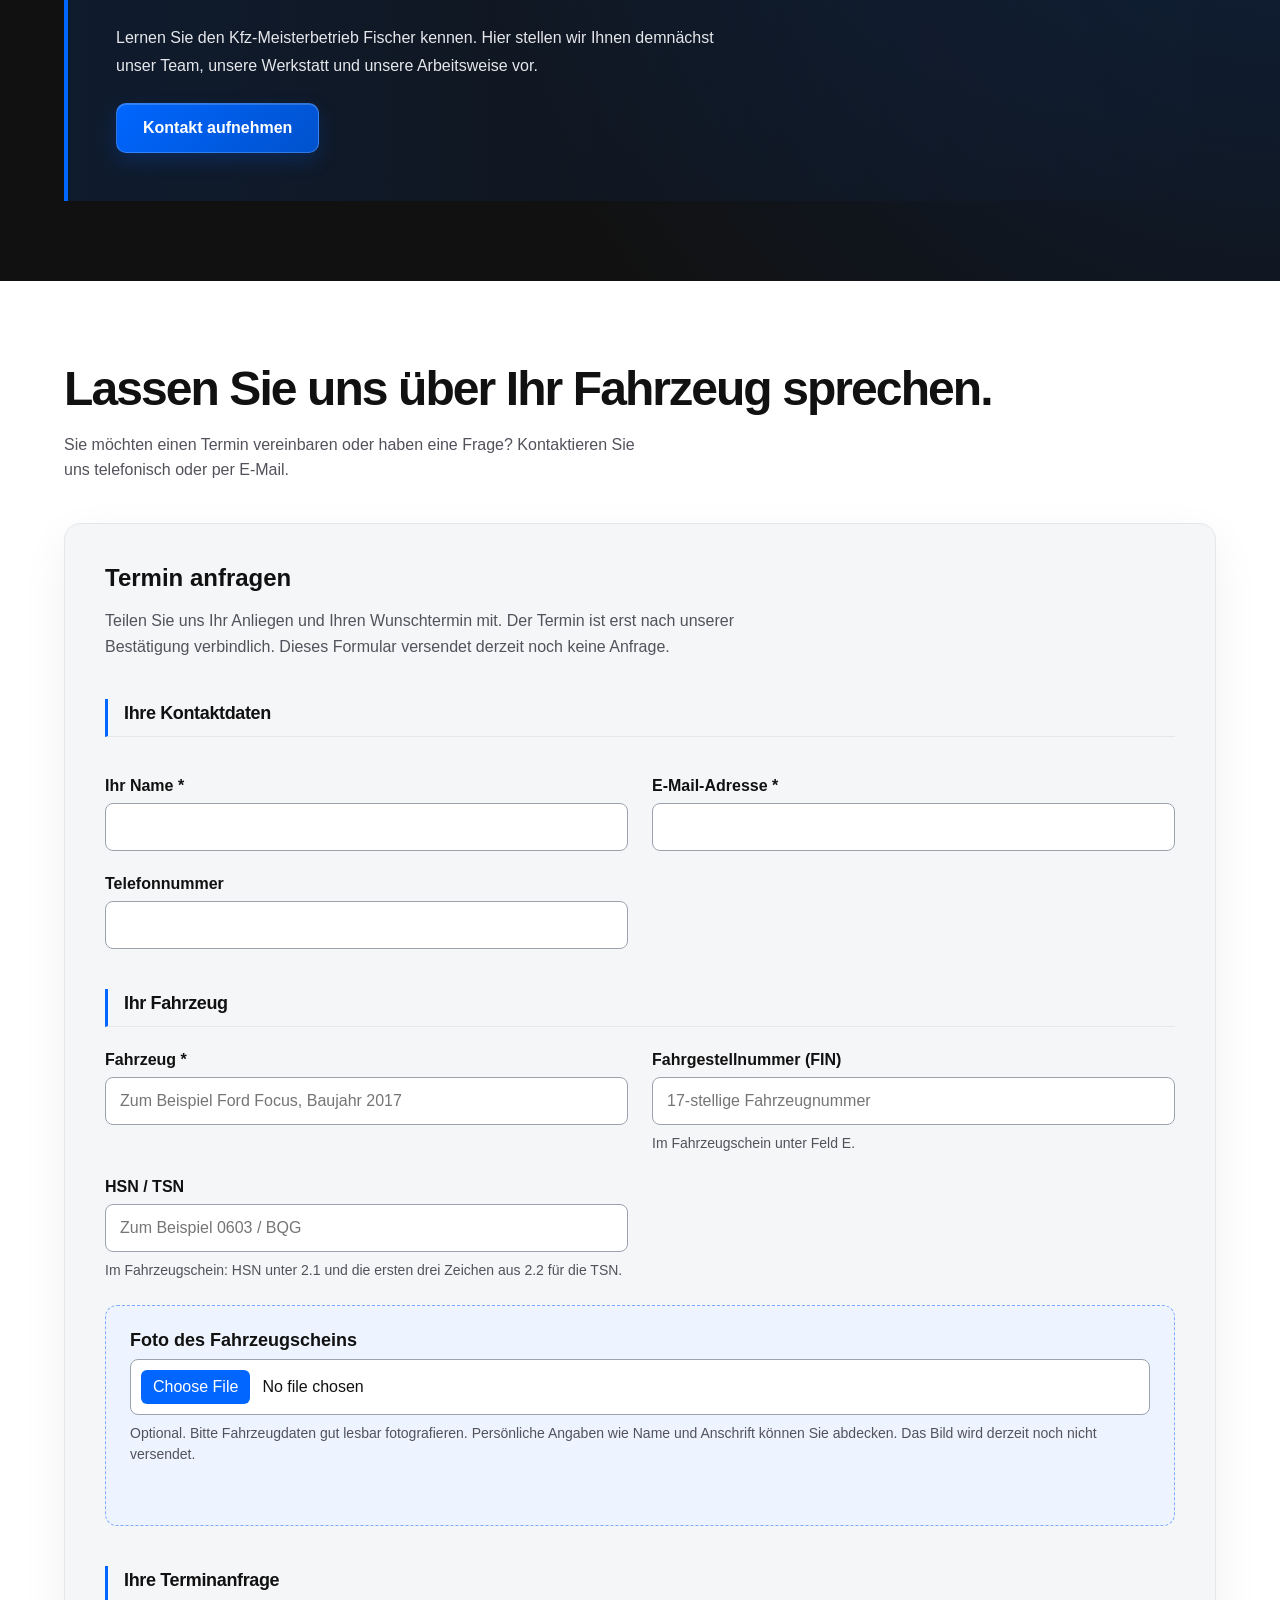
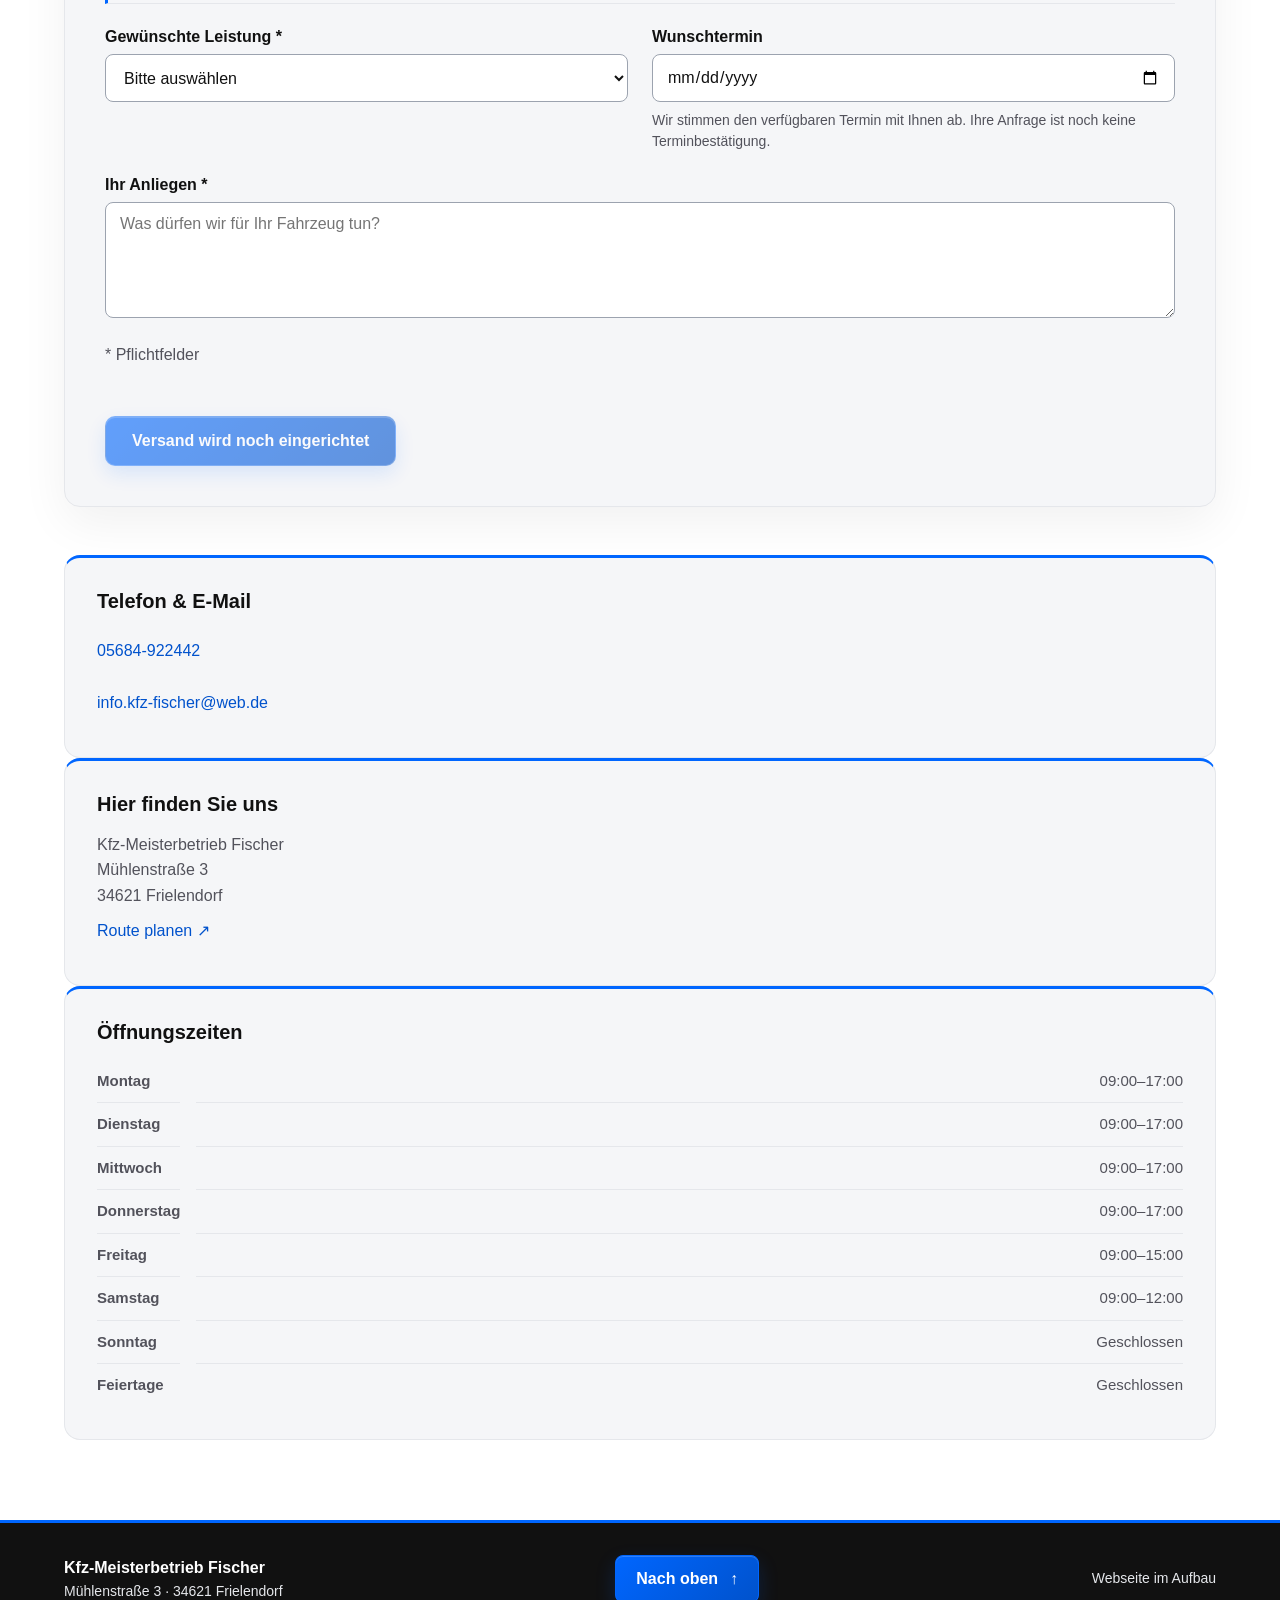
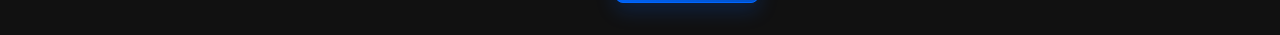
==== commit 8874f5e5: "Fischi" ====
--- a/index.html
+++ b/index.html
@@ -17,7 +17,7 @@
     <script src="js/terminformular.js" defer></script>
 </head>
 
-<body>
+<body id="seitenanfang">
     <header>
         <a href="index.html">
             <img src="Images/Fischer Logo.jpeg" alt="Logo des Kfz-Meisterbetriebs Fischer" class="logo">
@@ -31,6 +31,10 @@
             <a href="#leistungen">Leistungen</a>
             <a href="#werkstatt">Unsere Werkstatt</a>
             <a href="#kontakt">Kontakt</a>
+            <!-- Auf Smartphones kann die Werkstatt direkt angerufen werden. -->
+            <a href="tel:+495684922442" class="navigation-anruf">
+                Jetzt anrufen <span aria-hidden="true">↗</span>
+            </a>
         </nav>
     </header>
 
@@ -321,9 +325,19 @@
             </div>
         </section>
     </main>
-
     <footer class="fusszeile">
-        <p class="fusszeile-name">Kfz-Meisterbetrieb Fischer</p>
+        <div>
+            <p class="fusszeile-name">Kfz-Meisterbetrieb Fischer</p>
+            <p class="fusszeile-adresse">
+                Mühlenstraße 3 · 34621 Frielendorf
+            </p>
+        </div>
+
+        <!-- Button führt zurück zum Seitenanfang. -->
+        <a href="#seitenanfang" class="nach-oben-button">
+            Nach oben <span aria-hidden="true">↑</span>
+        </a>
+
         <p class="demo-hinweis">Webseite im Aufbau</p>
     </footer>
 </body>
--- a/style.css
+++ b/style.css
@@ -19,6 +19,26 @@
     font-family: Arial, sans-serif;
     color: var(--schwarz);
     background-color: var(--weiss);
+/* Deutliche Silberreflexe mit schmalen weißen Glanzstreifen. */
+background-image:
+    linear-gradient(
+        115deg,
+        #ffffff 0%,
+        #ffffff 18%,
+        #e2e7ee 30%,
+        #cbd3df 36%,
+        #ffffff 40%,
+        #ffffff 43%,
+        #d5dce6 47%,
+        #f8fafc 55%,
+        #ffffff 65%,
+        #e2e7ee 78%,
+        #ffffff 90%
+    );
+background-size: cover;
+background-position: center;
+background-repeat: no-repeat;
+background-attachment: fixed;
 }
 
 /* ==================================================
@@ -35,31 +55,51 @@
     text-transform: uppercase;
 }
 
-.button {
+/* Gemeinsame Gestaltung für die Hauptaktion und „Nach oben“. */
+.button,
+.nach-oben-button {
     display: inline-flex;
     align-items: center;
     justify-content: center;
-    min-height: 48px;
+    gap: 14px;
+    min-height: 50px;
     max-width: 100%;
-    margin-top: 24px;
-    padding: 16px 28px;
+    padding: 15px 26px;
+
     color: var(--weiss);
-    background-color: var(--blau);
-    border: 2px solid transparent;
-    border-radius: 8px;
+    background-color: #0052cc;
+    background-image: linear-gradient(135deg, #0066ff, #0052cc);
+    border: 1px solid rgba(255, 255, 255, 0.2);
+    border-radius: 10px;
+    box-shadow:
+        0 8px 20px rgba(0, 102, 255, 0.2),
+        inset 0 1px 0 rgba(255, 255, 255, 0.18);
+
+    font: inherit;
     font-weight: bold;
     text-align: center;
     text-decoration: none;
-}
-
-.button:hover {
-    background-color: #0052cc;
-}
-
-.button:focus-visible {
+    cursor: pointer;
+}
+
+.button {
+    margin-top: 24px;
+}
+
+/* Mehr Tiefe beim Darüberfahren mit der Maus. */
+.button:hover,
+.nach-oben-button:hover {
+    box-shadow:
+        0 12px 28px rgba(0, 102, 255, 0.3),
+        inset 0 1px 0 rgba(255, 255, 255, 0.25);
+}
+
+/* Zweifarbige Markierung bleibt auf hellen und dunklen Flächen sichtbar. */
+.button:focus-visible,
+.nach-oben-button:focus-visible {
     outline: 3px solid var(--weiss);
-    outline-offset: 4px;
-    border-color: var(--schwarz);
+    outline-offset: 3px;
+    box-shadow: 0 0 0 6px var(--schwarz);
 }
 
 .button:disabled {
@@ -89,6 +129,7 @@
     width: 140px;
     max-width: 100%;
     height: auto;
+    mix-blend-mode: multiply;
 }
 
 nav {
@@ -97,20 +138,41 @@
     gap: 8px;
 }
 
+/* Einheitliche Gestaltung der Navigationslinks. */
 nav a {
+    position: relative;
     display: inline-flex;
     align-items: center;
     min-height: 44px;
-    padding: 10px 12px;
+    padding: 12px 16px;
     color: var(--schwarz);
+    border-radius: 8px;
+    font-weight: bold;
     text-decoration: none;
-    font-weight: bold;
-    border-radius: 6px;
+}
+
+/* Blaue Linie für die drei internen Navigationslinks. */
+nav a:not(.navigation-anruf)::after {
+    content: "";
+    position: absolute;
+    right: 16px;
+    bottom: 5px;
+    left: 16px;
+    height: 2px;
+    background-color: var(--blau);
+    border-radius: 2px;
+    transform: scaleX(0);
+    transform-origin: left;
 }
 
 nav a:hover {
-    color: var(--blau);
-    background-color: var(--silbergrau);
+    color: #0052cc;
+    background-color: #eef4ff;
+}
+
+nav a:hover::after,
+nav a:focus-visible::after {
+    transform: scaleX(1);
 }
 
 nav a:focus-visible {
@@ -134,6 +196,23 @@
 .menue-button:focus-visible {
     outline: 2px solid var(--blau);
     outline-offset: 3px;
+}
+
+/* Hebt den Anruf-Link als direkte Kontaktmöglichkeit hervor. */
+nav .navigation-anruf {
+    justify-content: center;
+    gap: 12px;
+    padding: 12px 20px;
+    color: var(--weiss);
+    background-color: var(--blau);
+    border-radius: 8px;
+    /* Auf größeren Bildschirmen ausgeblendet. */
+    display: none;
+}
+
+nav .navigation-anruf:hover {
+    color: var(--weiss);
+    background-color: #0052cc;
 }
 
 /* ==================================================
@@ -188,11 +267,9 @@
     margin-top: 32px;
 }
 
-/* Den Abstand übernimmt hier die gemeinsame Aktionsgruppe. */
+/* Den oberen Abstand übernimmt bereits die Aktionsgruppe. */
 .startaktionen .button {
-    gap: 16px;
     margin-top: 0;
-    box-shadow: 0 8px 28px rgba(0, 102, 255, 0.25);
 }
 
 .startlink {
@@ -344,11 +421,9 @@
     padding: clamp(24px, 4vw, 48px);
     border-left: 4px solid var(--blau);
     border-radius: 0 16px 16px 0;
-    background: linear-gradient(
-        90deg,
-        rgba(0, 102, 255, 0.12),
-        transparent
-    );
+    background: linear-gradient(90deg,
+            rgba(0, 102, 255, 0.12),
+            transparent);
 }
 
 .werkstatt h2 {
@@ -389,23 +464,37 @@
     margin-top: 8px;
 }
 
+/* Tage und Zeiten stehen in zwei gemeinsamen Spalten. */
 .oeffnungszeiten {
     display: grid;
-    grid-template-columns: auto 1fr;
-    gap: 10px 16px;
+    grid-template-columns: auto minmax(0, 1fr);
+    gap: 0 16px;
     margin: 0;
     color: #52525b;
     font-size: 0.9375rem;
-    line-height: 0.8;
-}
-
-.oeffnungszeiten dt {
-    font-weight: bold;
-}
-
+    line-height: 1.5;
+}
+
+/* Gemeinsame Abstände und Trennlinien für beide Spalten. */
+.oeffnungszeiten dt,
 .oeffnungszeiten dd {
     margin: 0;
+    padding: 10px 0;
+    border-bottom: 1px solid var(--silbergrau);
+}
+
+.oeffnungszeiten dt {
+    font-weight: bold;
+}
+
+.oeffnungszeiten dd {
     text-align: right;
+}
+
+/* Unter der letzten Zeile ist keine Trennlinie nötig. */
+.oeffnungszeiten dt:last-of-type,
+.oeffnungszeiten dd:last-of-type {
+    border-bottom: none;
 }
 
 .kontaktlink {
@@ -440,7 +529,7 @@
     border: 1px solid var(--silbergrau);
     border-radius: 16px;
     box-shadow: 0 16px 48px rgba(0, 0, 0, 0.06);
-}      
+}
 
 .terminformular h3 {
     margin: 0 0 16px;
@@ -540,7 +629,7 @@
     border-radius: 12px;
 }
 
-.formularfeld-upload > label {
+.formularfeld-upload>label {
     font-size: 1.125rem;
 }
 
@@ -579,7 +668,7 @@
     border-radius: 12px;
 }
 
-.formularfeld-upload > label {
+.formularfeld-upload>label {
     font-size: 1.125rem;
 }
 
@@ -648,6 +737,44 @@
     font-size: 0.875rem;
 }
 
+.fusszeile-adresse {
+    color: var(--silbergrau);
+    font-size: 0.875rem;
+}
+
+/* Klar erkennbarer Button in der Fußzeile. */
+.nach-oben-button {
+    display: inline-flex;
+    align-items: center;
+    justify-content: center;
+    gap: 12px;
+    min-height: 48px;
+    padding: 12px 20px;
+    color: var(--weiss);
+    background-color: var(--blau);
+    border: 1px solid var(--blau);
+    border-radius: 8px;
+    font-weight: bold;
+    text-decoration: none;
+}
+
+.nach-oben-button:hover {
+    background-color: var(--blau);
+}
+
+.nach-oben-button:focus-visible {
+    outline: 2px solid var(--weiss);
+    outline-offset: 4px;
+}
+
+
+.fusszeile-link:focus-visible {
+    outline: 2px solid var(--weiss);
+    outline-offset: 4px;
+    border-radius: 4px;
+}
+
+
 /* ==================================================
    12. Handyansicht, Animationen und Desktopansicht
    ================================================== */
@@ -682,6 +809,32 @@
     .formularfelder {
         grid-template-columns: minmax(0, 1fr);
     }
+
+    /* Anrufbutton nur in der mobilen Navigation anzeigen. */
+    nav .navigation-anruf {
+        display: inline-flex;
+    }
+
+    /* Auf kleinen Bildschirmen erhalten beide Aktionen eine eigene Zeile. */
+    .startaktionen {
+        width: 100%;
+        flex-direction: column;
+        align-items: stretch;
+        gap: 12px;
+    }
+
+    .startaktionen .button,
+    .startaktionen .startlink {
+        width: 100%;
+        justify-content: center;
+    }
+
+    /* Der zweite Link bekommt eine dezente Umrandung. */
+    .startaktionen .startlink {
+        padding: 12px 20px;
+        border: 1px solid rgba(255, 255, 255, 0.4);
+        border-radius: 8px;
+    }
 }
 
 @media (prefers-reduced-motion: no-preference) {
@@ -689,12 +842,22 @@
         scroll-behavior: smooth;
     }
 
-    .button {
-        transition: background-color 0.2s ease, transform 0.2s ease;
-    }
-
-    .button:hover {
+    /* Bewegung und Schatten verändern sich weich. */
+    .button,
+    .nach-oben-button {
+        transition:
+            transform 0.2s ease,
+            box-shadow 0.2s ease;
+    }
+
+    .button:hover,
+    .nach-oben-button:hover {
         transform: translateY(-2px);
+    }
+
+    /* Deaktivierte Buttons bleiben unbewegt. */
+    .button:disabled:hover {
+        transform: none;
     }
 
     .leistungskarte {
@@ -703,6 +866,17 @@
 
     .leistungskarte:hover {
         transform: translateY(-4px);
+    }
+
+    /* Weiche Farbwechsel und ein sanftes Einblenden der Linie. */
+    nav a {
+        transition:
+            color 0.2s ease,
+            background-color 0.2s ease;
+    }
+
+    nav a::after {
+        transition: transform 0.2s ease;
     }
 }
 
@@ -727,4 +901,4 @@
     .fusszeile {
         padding: 32px var(--seitenabstand);
     }
-}
+}
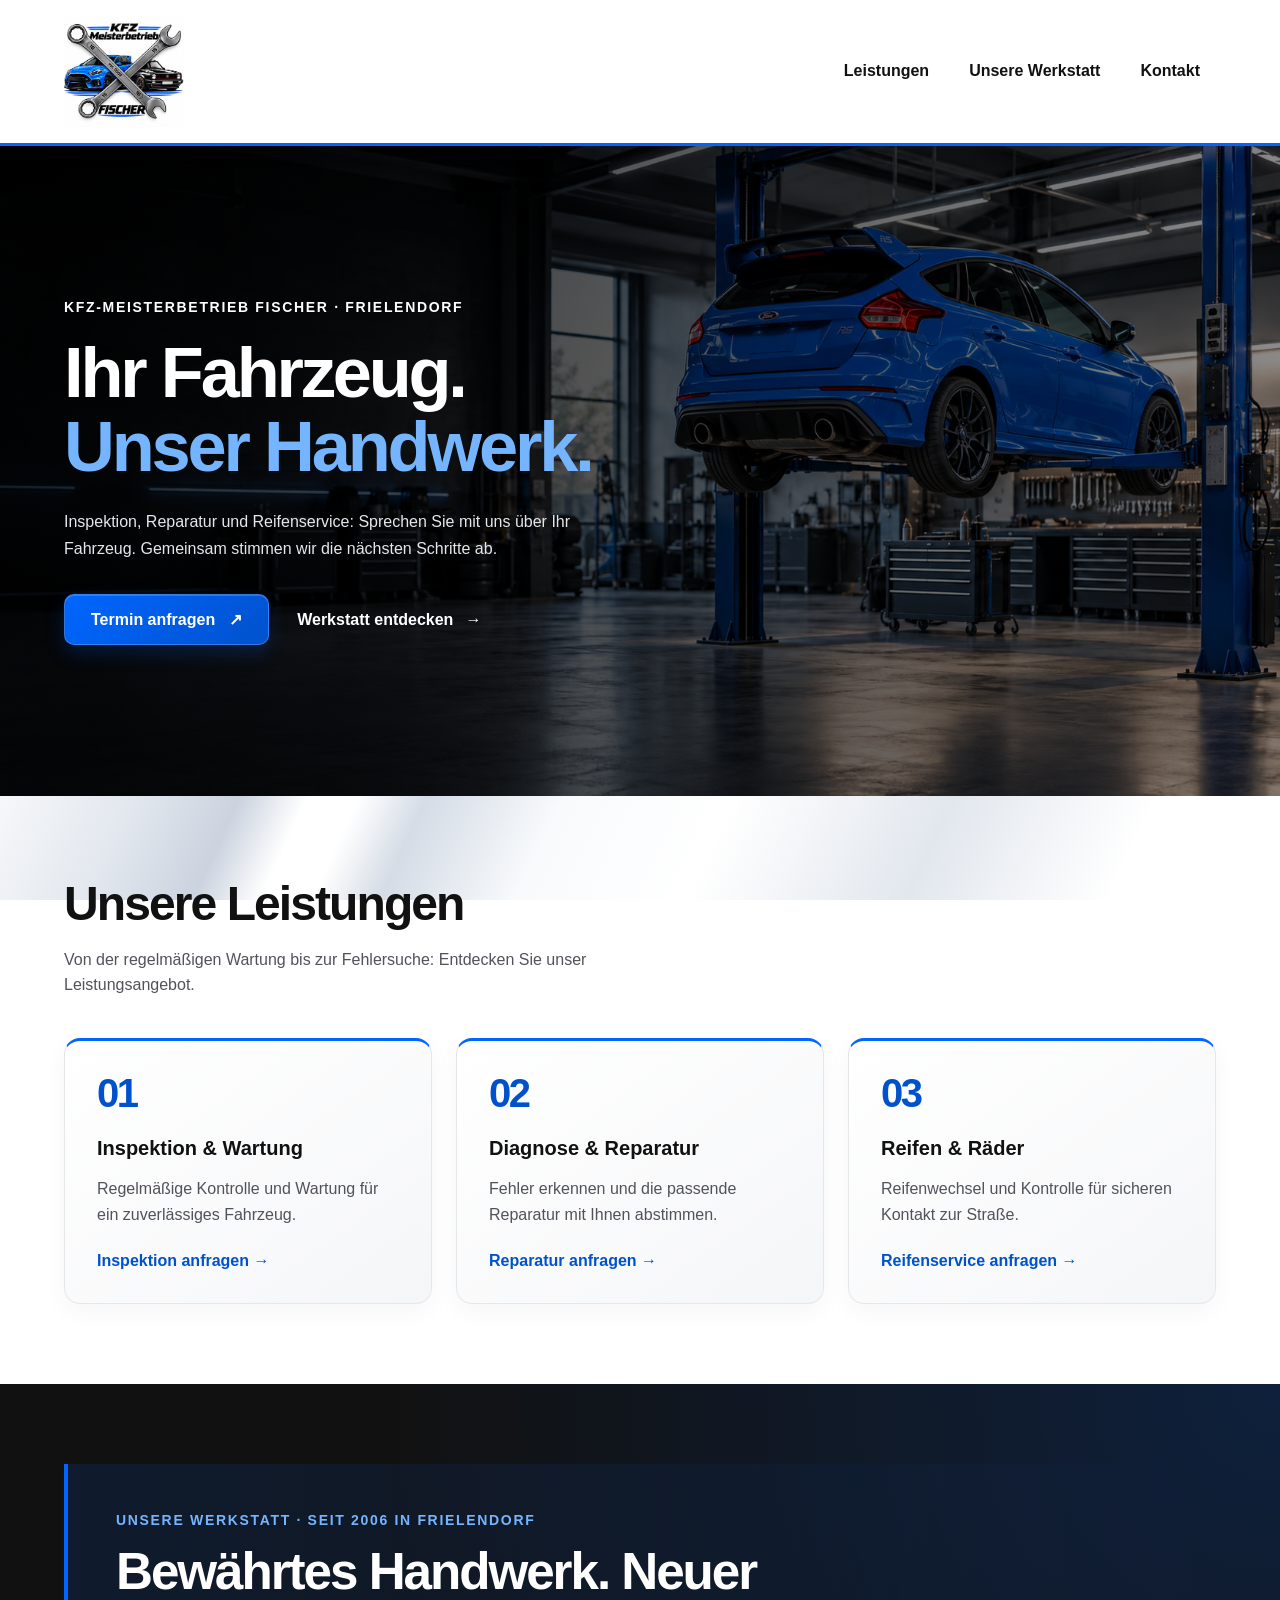
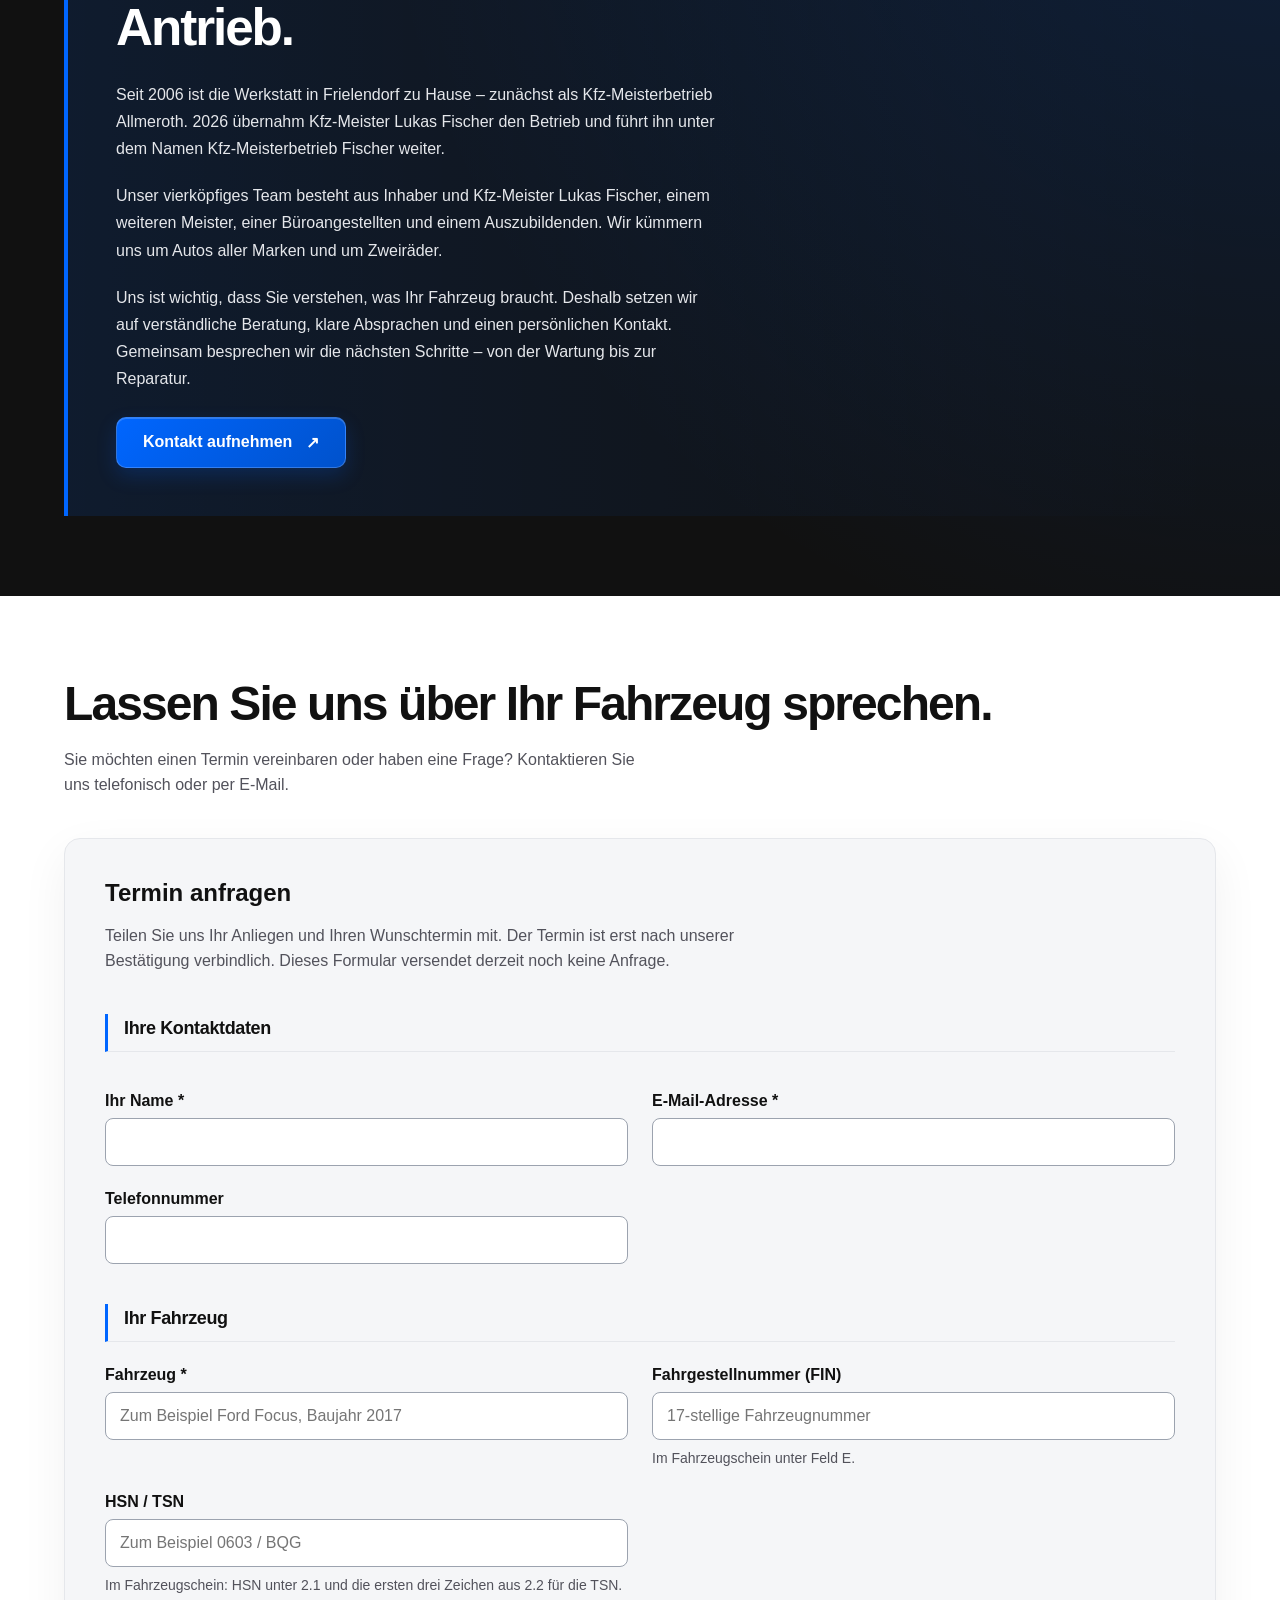
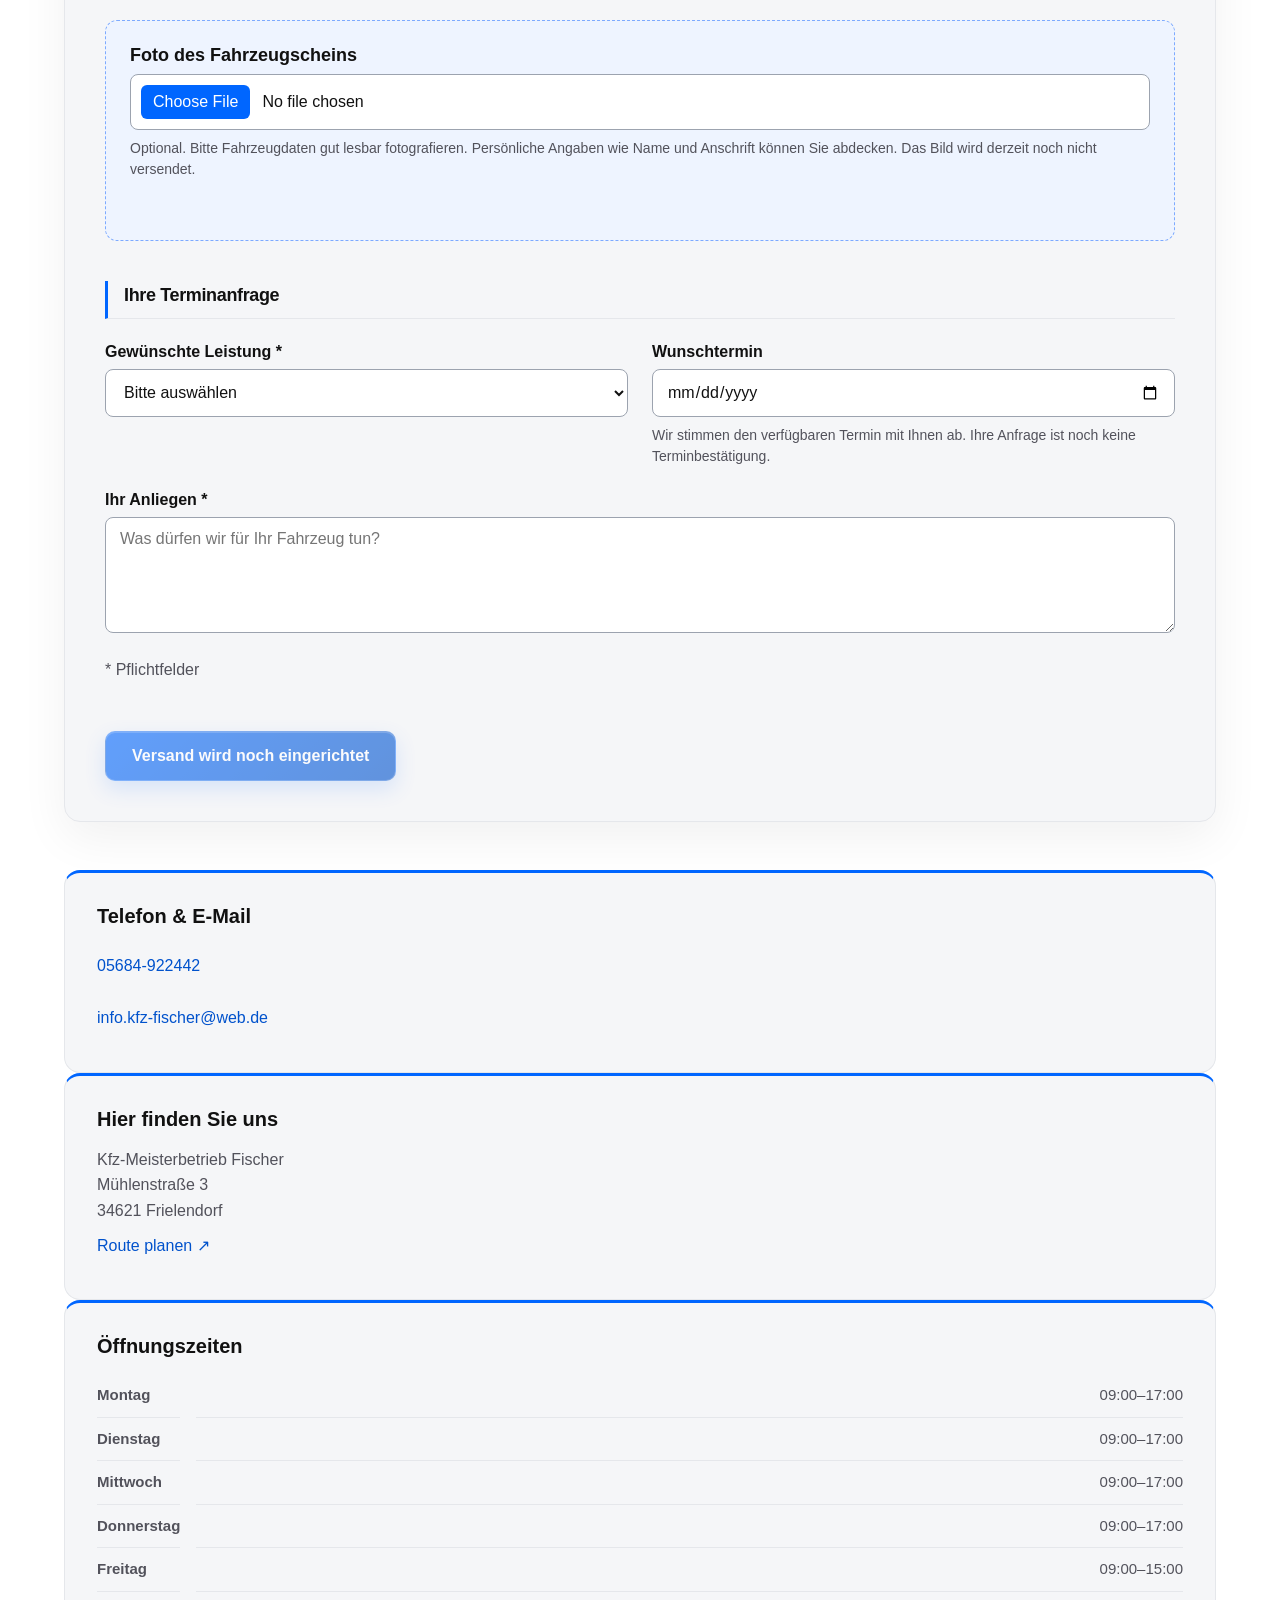
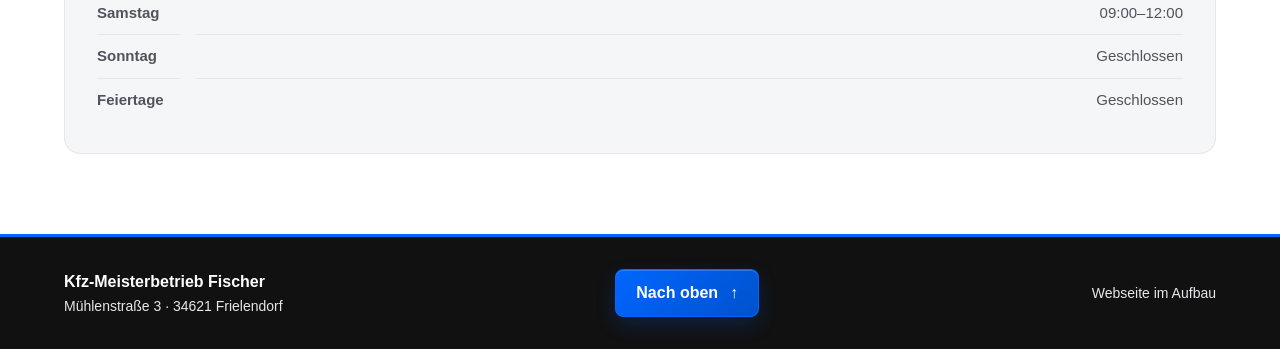
==== commit d4f18048: "Fischi" ====
--- a/index.html
+++ b/index.html
@@ -119,18 +119,38 @@
 
         <section id="werkstatt" class="werkstatt">
             <div class="werkstatt-inhalt">
-                <p class="untertitel">Unsere Werkstatt</p>
-
-                <h2>Technik trifft Handwerk.</h2>
-
-                <p>
-                    Lernen Sie den Kfz-Meisterbetrieb Fischer kennen.
-                    Hier stellen wir Ihnen demnächst unser Team,
-                    unsere Werkstatt und unsere Arbeitsweise vor.
+                <p class="untertitel">Unsere Werkstatt · Seit 2006 in Frielendorf</p>
+
+                <h2>Bewährtes Handwerk. Neuer Antrieb.</h2>
+
+                <!-- Geschichte und heutige Leitung der Werkstatt. -->
+                <p>
+                    Seit 2006 ist die Werkstatt in Frielendorf zu Hause –
+                    zunächst als Kfz-Meisterbetrieb Allmeroth.
+                    2026 übernahm Kfz-Meister Lukas Fischer den Betrieb
+                    und führt ihn unter dem Namen
+                    Kfz-Meisterbetrieb Fischer weiter.
+                </p>
+
+                <!-- Team und Fahrzeuge, die der Betrieb betreut. -->
+                <p>
+                    Unser vierköpfiges Team besteht aus Inhaber und
+                    Kfz-Meister Lukas Fischer, einem weiteren Meister,
+                    einer Büroangestellten und einem Auszubildenden.
+                    Wir kümmern uns um Autos aller Marken und um Zweiräder.
+                </p>
+
+                <!-- Entwurf zur Arbeitsweise: vor Veröffentlichung abstimmen. -->
+                <p>
+                    Uns ist wichtig, dass Sie verstehen, was Ihr Fahrzeug
+                    braucht. Deshalb setzen wir auf verständliche Beratung,
+                    klare Absprachen und einen persönlichen Kontakt.
+                    Gemeinsam besprechen wir die nächsten Schritte –
+                    von der Wartung bis zur Reparatur.
                 </p>
 
                 <a href="#kontakt" class="button">
-                    Kontakt aufnehmen
+                    Kontakt aufnehmen <span aria-hidden="true">↗</span>
                 </a>
             </div>
         </section>
--- a/style.css
+++ b/style.css
@@ -19,26 +19,29 @@
     font-family: Arial, sans-serif;
     color: var(--schwarz);
     background-color: var(--weiss);
-/* Deutliche Silberreflexe mit schmalen weißen Glanzstreifen. */
-background-image:
-    linear-gradient(
-        115deg,
-        #ffffff 0%,
-        #ffffff 18%,
-        #e2e7ee 30%,
-        #cbd3df 36%,
-        #ffffff 40%,
-        #ffffff 43%,
-        #d5dce6 47%,
-        #f8fafc 55%,
-        #ffffff 65%,
-        #e2e7ee 78%,
-        #ffffff 90%
-    );
-background-size: cover;
-background-position: center;
-background-repeat: no-repeat;
-background-attachment: fixed;
+    /* Deutliche Silberreflexe mit schmalen weißen Glanzstreifen. */
+    background-image:
+        linear-gradient(115deg,
+            #ffffff 0%,
+            #ffffff 18%,
+            #e2e7ee 30%,
+            #cbd3df 36%,
+            #ffffff 40%,
+            #ffffff 43%,
+            #d5dce6 47%,
+            #f8fafc 55%,
+            #ffffff 65%,
+            #e2e7ee 78%,
+            #ffffff 90%);
+    background-size: cover;
+    background-position: center;
+    background-repeat: no-repeat;
+    background-attachment: fixed;
+}
+
+/* Abstand für Sprungziele unterhalb der festen Kopfzeile. */
+section[id] {
+    scroll-margin-top: 150px;
 }
 
 /* ==================================================
@@ -122,6 +125,12 @@
     gap: 20px;
     padding: 16px;
     border-bottom: 3px solid var(--blau);
+    /* Der Kopfbereich bleibt beim Scrollen am oberen Bildschirmrand. */
+    position: sticky;
+    top: 0;
+    z-index: 100;
+    background-color: var(--weiss);
+    box-shadow: 0 4px 20px rgba(0, 0, 0, 0.08);
 }
 
 .logo {
@@ -451,6 +460,11 @@
     max-width: 100%;
 }
 
+/* Abstand zwischen den aufeinanderfolgenden Beschreibungstexten. */
+.werkstatt-inhalt>p:not(.untertitel)+p {
+    margin-top: 20px;
+}
+
 /* ==================================================
    8. Kontakt und Öffnungszeiten
    ================================================== */
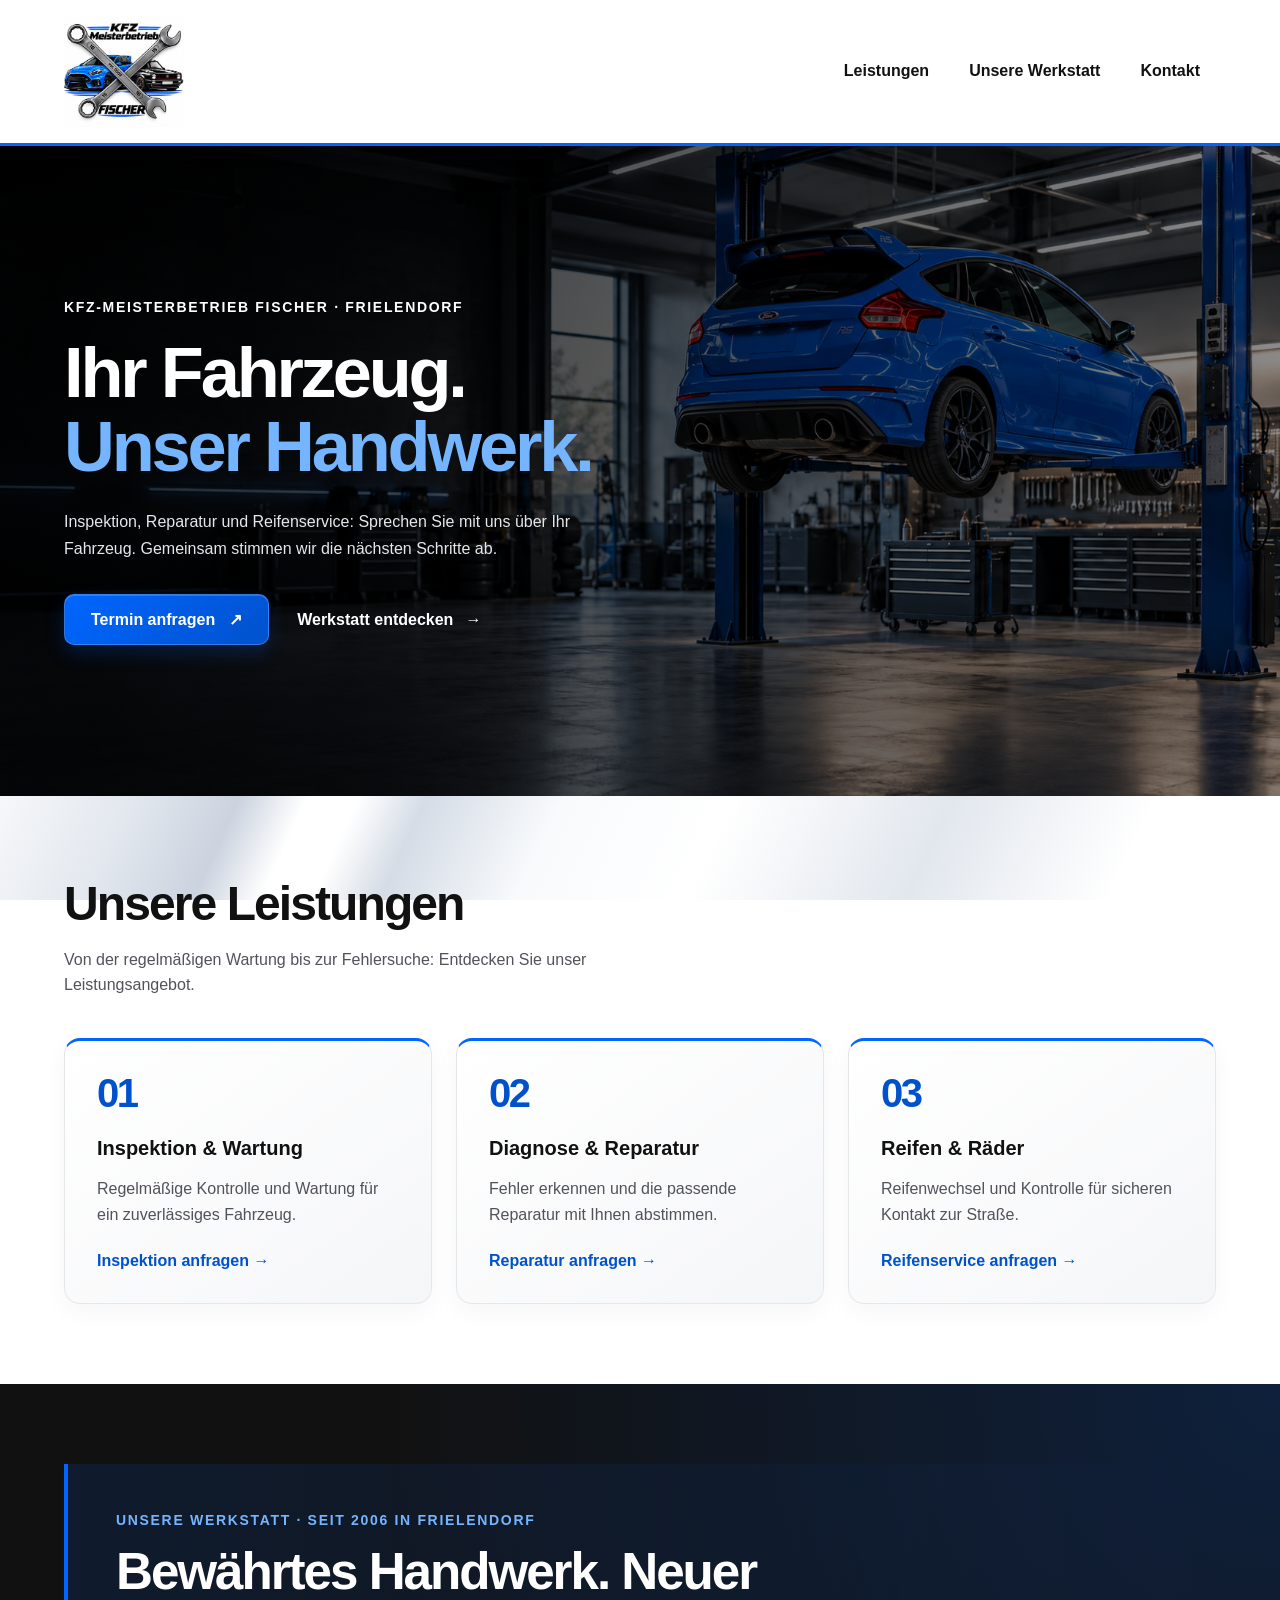
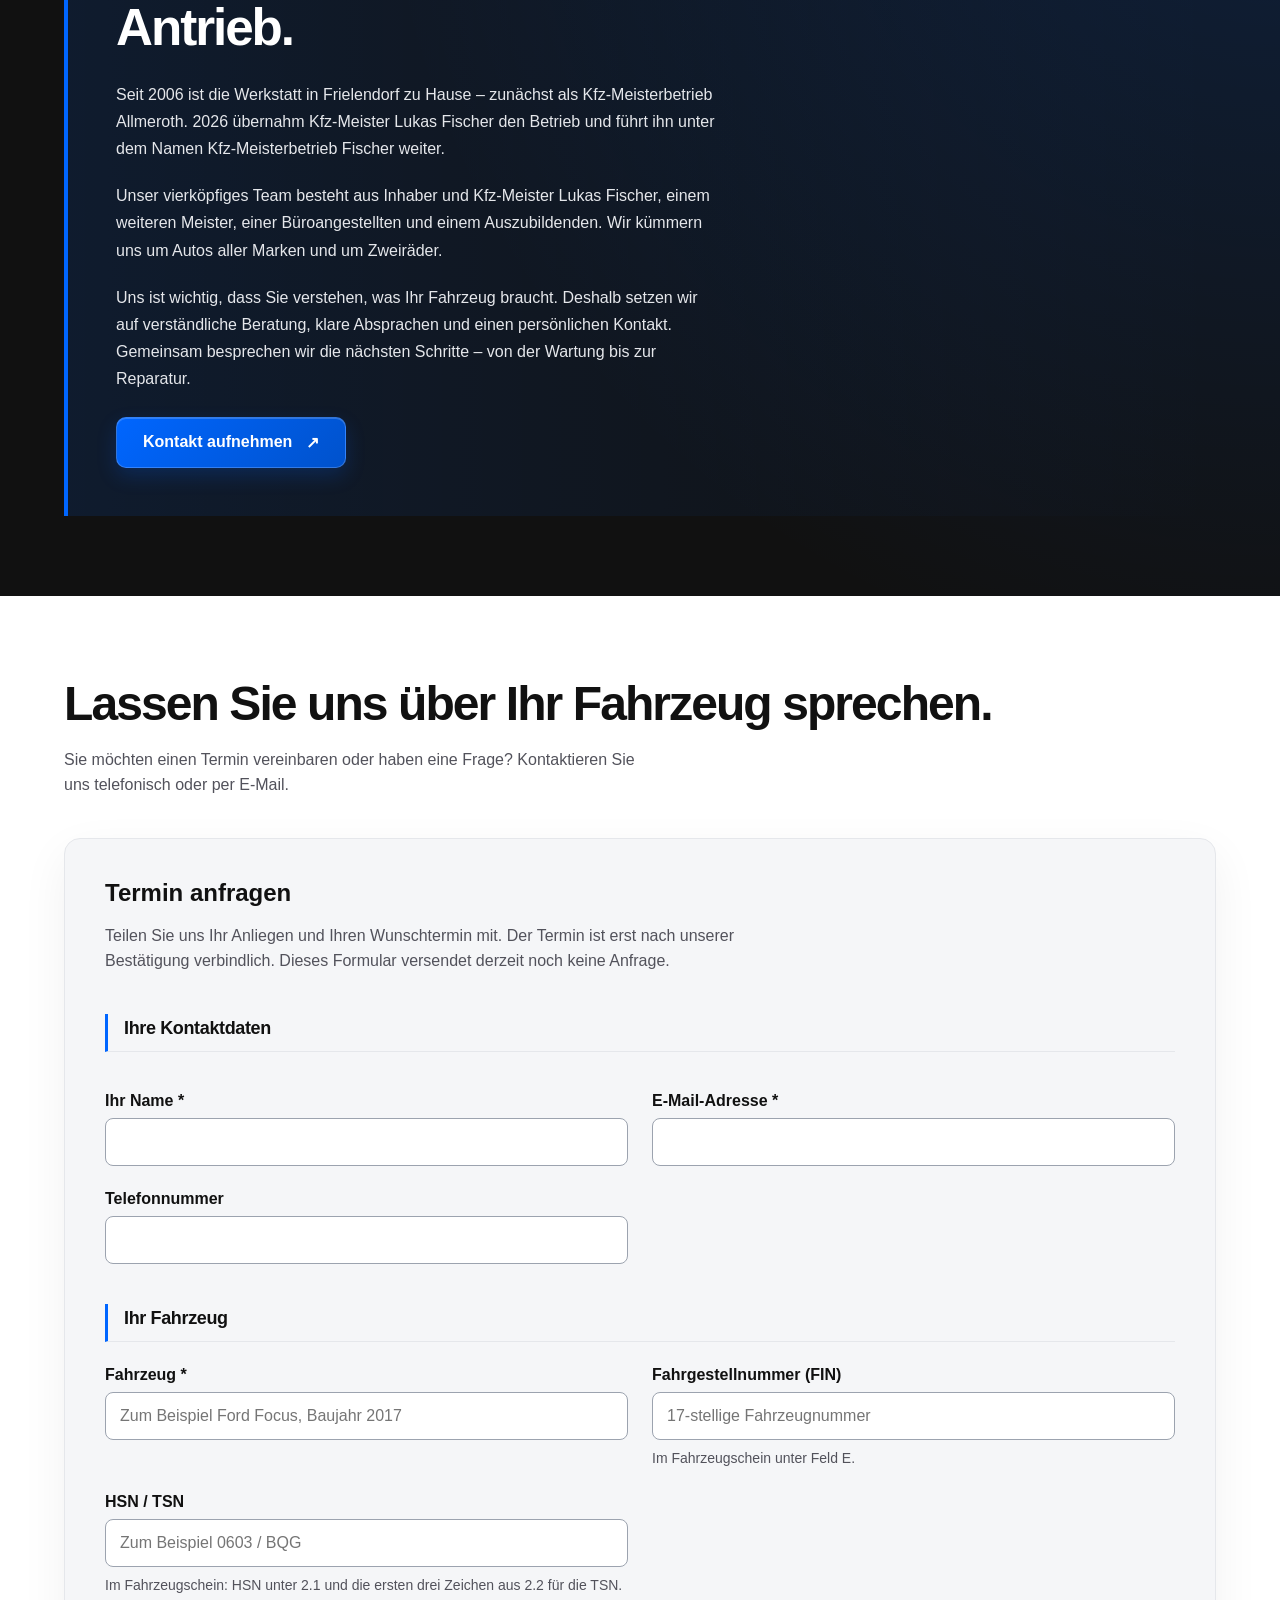
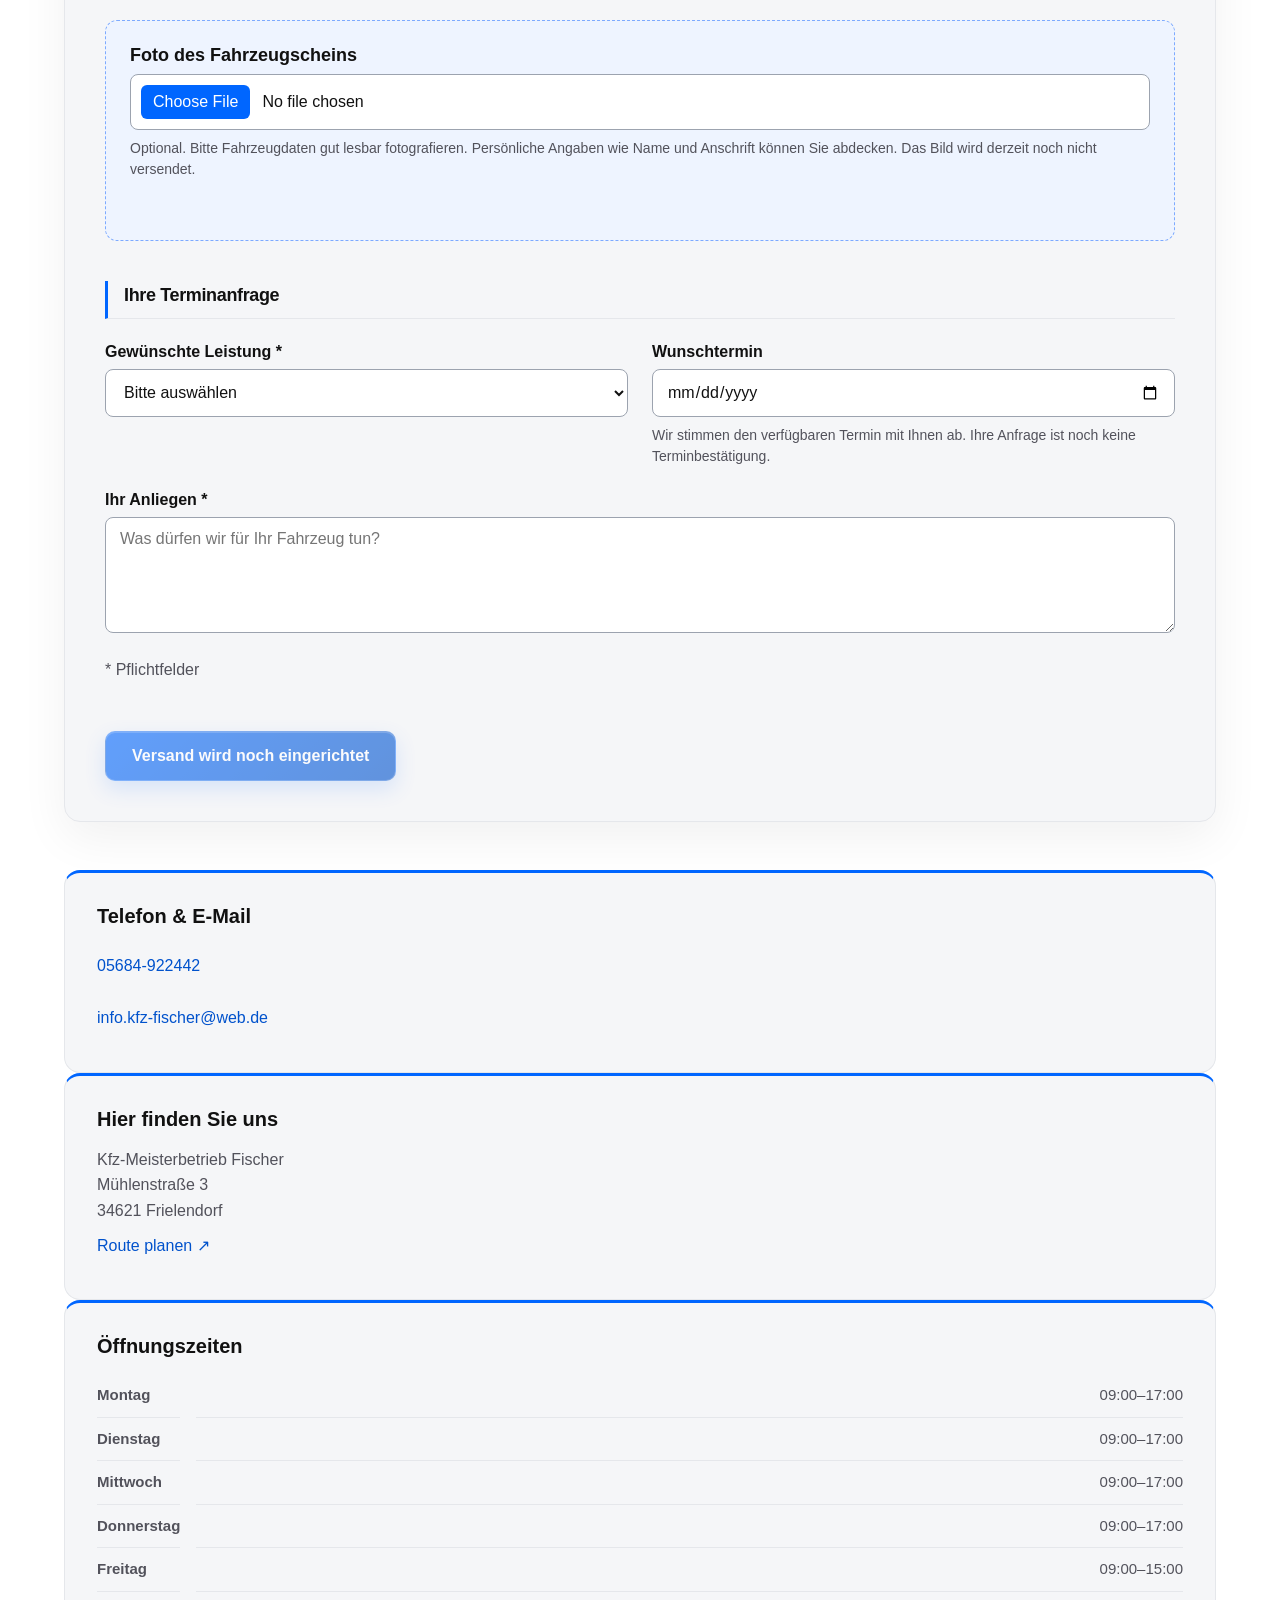
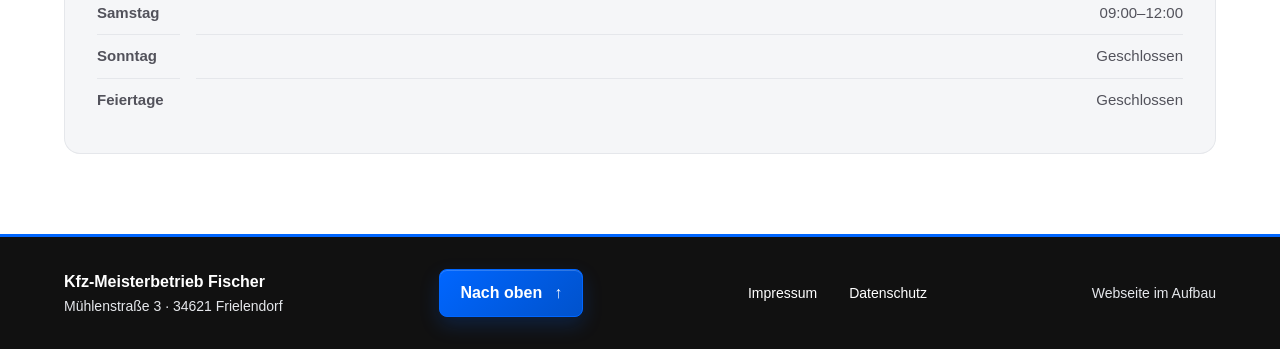
==== commit 7ee20418: "Impressum" ====
--- a/index.html
+++ b/index.html
@@ -312,6 +312,7 @@
                 </a>
             </div>
 
+
             <div class="kontaktkarte">
                 <h3>Öffnungszeiten</h3>
 
@@ -358,6 +359,12 @@
             Nach oben <span aria-hidden="true">↑</span>
         </a>
 
+        <!-- Rechtliche Links bleiben unabhängig vom aufklappbaren Hauptmenü. -->
+        <div class="rechtliche-links">
+            <a href="impressum.html">Impressum</a>
+            <a href="datenschutz.html">Datenschutz</a>
+        </div>
+
         <p class="demo-hinweis">Webseite im Aufbau</p>
     </footer>
 </body>
--- a/style.css
+++ b/style.css
@@ -788,6 +788,145 @@
     border-radius: 4px;
 }
 
+/* ==================================================
+   Rechtliche Seiten: Impressum und Datenschutz
+   ================================================== */
+
+.rechtliche-seite {
+    max-width: 1200px;
+    margin: 0 auto;
+    padding: clamp(40px, 6vw, 80px) 24px;
+}
+
+.zurueck-link {
+    display: inline-flex;
+    align-items: center;
+    gap: 10px;
+    min-height: 44px;
+    margin-bottom: 24px;
+    color: #0052cc;
+    font-weight: bold;
+    text-decoration: none;
+}
+
+.zurueck-link:hover {
+    text-decoration: underline;
+    text-underline-offset: 4px;
+}
+
+.rechtliche-seite h1 {
+    margin: 0 0 16px;
+    font-size: clamp(2.5rem, 5vw, 4rem);
+    letter-spacing: -0.04em;
+}
+
+.rechtliche-einleitung {
+    margin: 0 0 32px;
+    color: #52525b;
+    line-height: 1.6;
+}
+
+/* Helle Inhaltsfläche passend zu unseren Karten. */
+.rechtlicher-inhalt {
+    padding: clamp(20px, 4vw, 40px);
+    background: linear-gradient(145deg, #ffffff, #f5f6f8);
+    border: 1px solid var(--silbergrau);
+    border-top: 3px solid var(--blau);
+    border-radius: 16px;
+    box-shadow: 0 16px 48px rgba(0, 0, 0, 0.06);
+    overflow-wrap: anywhere;
+}
+
+.rechtlicher-inhalt section+section {
+    margin-top: 32px;
+    padding-top: 24px;
+    border-top: 1px solid var(--silbergrau);
+}
+
+.rechtlicher-inhalt h2 {
+    margin: 0 0 16px;
+    font-size: clamp(1.25rem, 2vw, 1.5rem);
+}
+
+.rechtlicher-inhalt p,
+.rechtlicher-inhalt address {
+    max-width: 750px;
+    margin: 0;
+    color: #52525b;
+    font-style: normal;
+    line-height: 1.8;
+}
+
+.rechtlicher-inhalt p+p {
+    margin-top: 16px;
+}
+
+.rechtlicher-inhalt a {
+    color: #0052cc;
+    text-underline-offset: 3px;
+}
+
+.rechtlicher-inhalt .rechtlicher-entwurf {
+    max-width: none;
+    margin-bottom: 32px;
+    padding: 16px;
+    background-color: #eef4ff;
+    border-left: 3px solid var(--blau);
+    border-radius: 0 8px 8px 0;
+}
+
+/* Rechtliche Links sind unabhängig von der Hauptnavigation. */
+.rechtliche-links {
+    display: flex;
+    flex-wrap: wrap;
+    align-items: center;
+    gap: 8px 16px;
+}
+
+/* Links mit einer blauen Linie beim Darüberfahren. */
+.rechtliche-links a {
+    position: relative;
+    display: inline-flex;
+    align-items: center;
+    min-height: 44px;
+    padding: 8px;
+
+    color: var(--weiss);
+    font-size: 0.875rem;
+    text-decoration: none;
+    border-radius: 6px;
+}
+
+.rechtliche-links a::after {
+    content: "";
+    position: absolute;
+    right: 8px;
+    bottom: 4px;
+    left: 8px;
+
+    height: 2px;
+    background-color: var(--blau);
+    border-radius: 2px;
+
+    transform: scaleX(0);
+    transform-origin: left;
+}
+
+.rechtliche-links a:hover,
+.rechtliche-links a[aria-current="page"] {
+    background-color: rgba(255, 255, 255, 0.1);
+}
+
+.rechtliche-links a:hover::after,
+.rechtliche-links a:focus-visible::after,
+.rechtliche-links a[aria-current="page"]::after {
+    transform: scaleX(1);
+}
+
+.rechtliche-links a:focus-visible {
+    outline: 2px solid var(--weiss);
+    outline-offset: 4px;
+}
 
 /* ==================================================
    12. Handyansicht, Animationen und Desktopansicht
@@ -892,6 +1031,14 @@
     nav a::after {
         transition: transform 0.2s ease;
     }
+
+    .rechtliche-links a {
+        transition: background-color 0.2s ease;
+    }
+
+    .rechtliche-links a::after {
+        transition: transform 0.2s ease;
+    }
 }
 
 @media (min-width: 768px) {
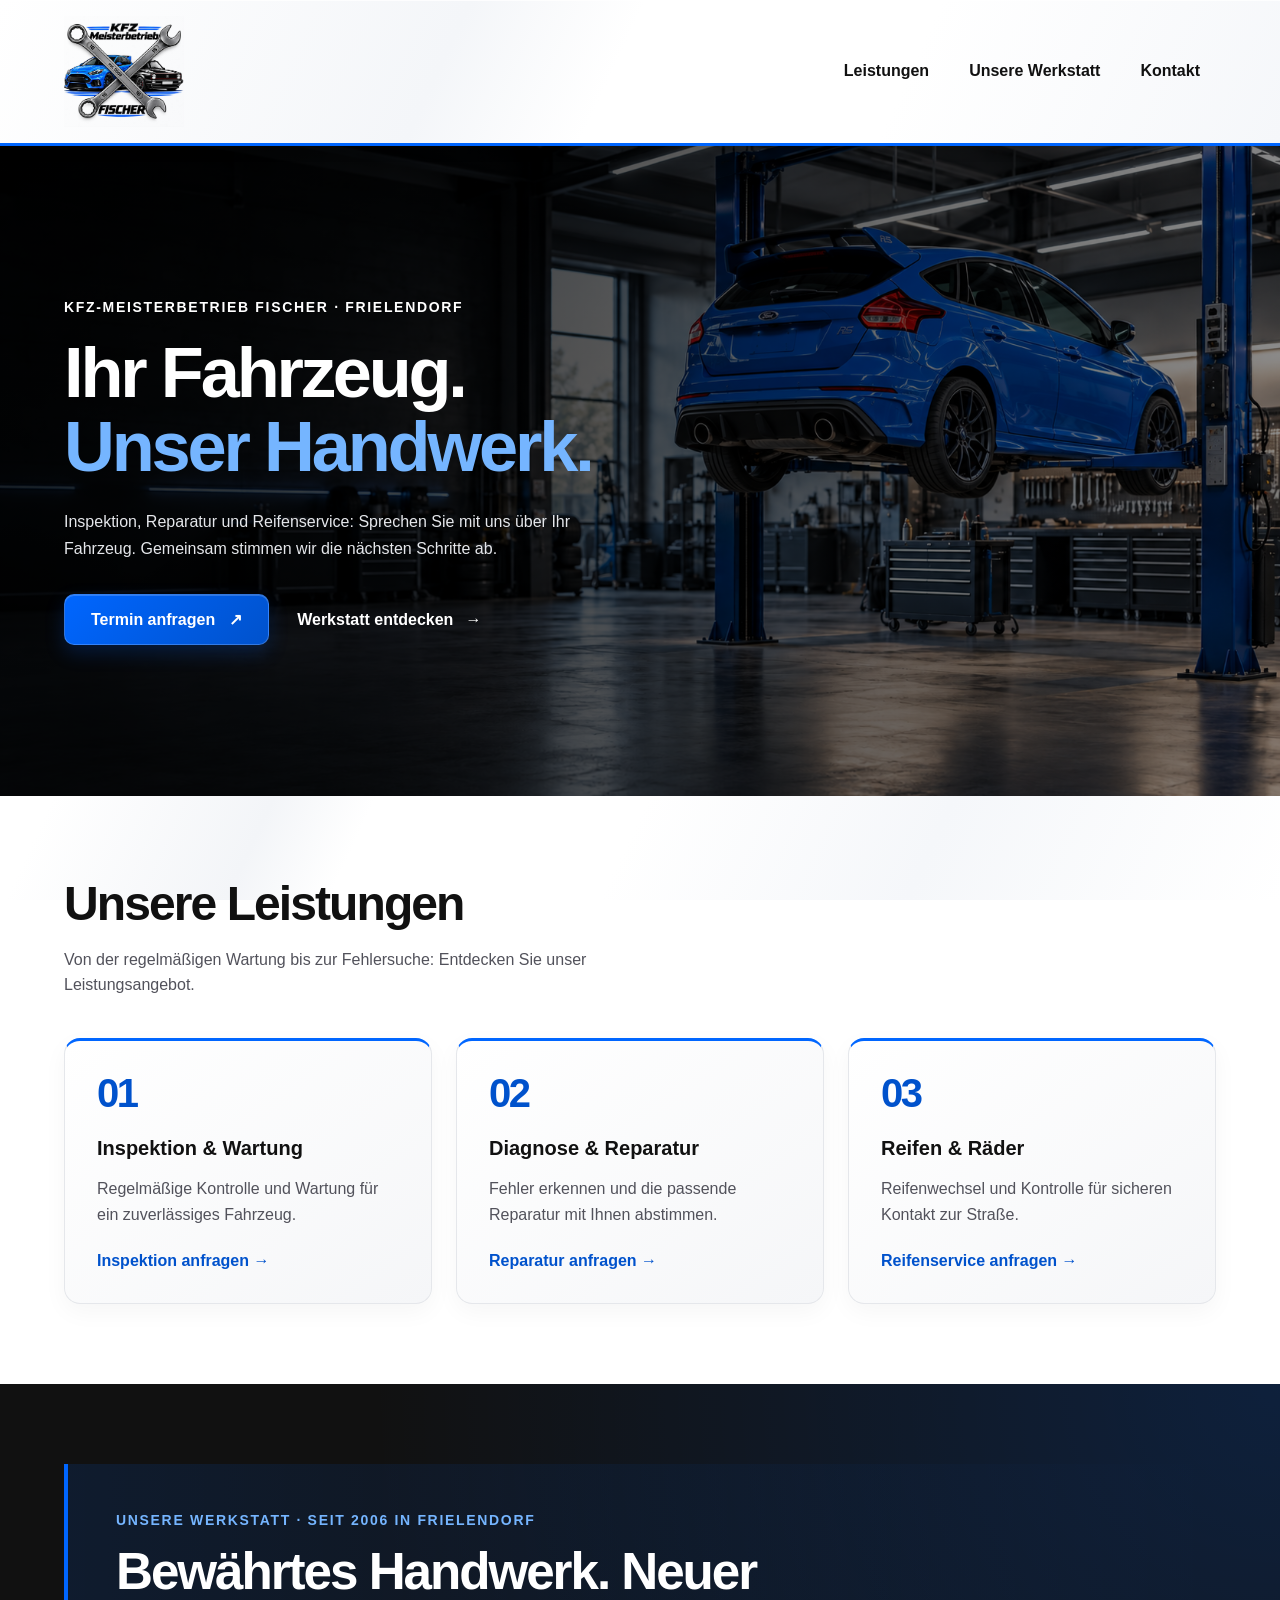
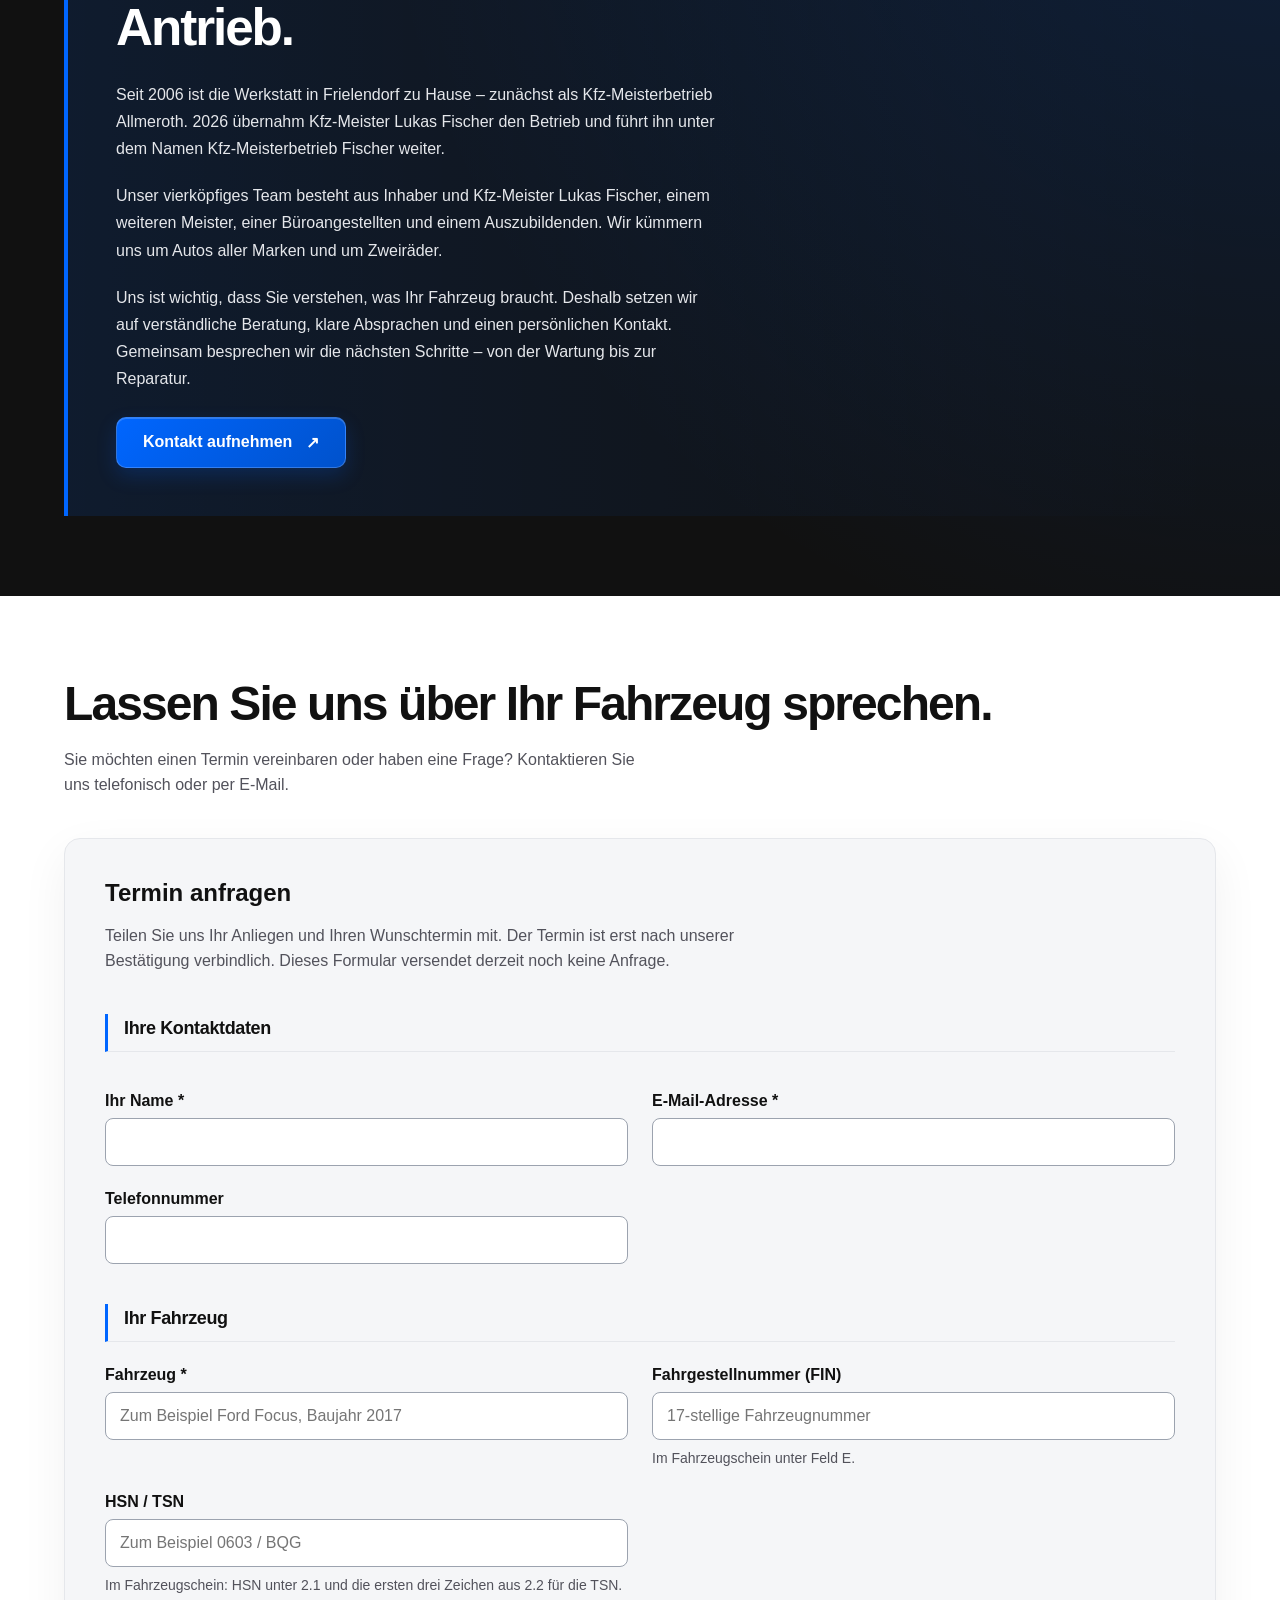
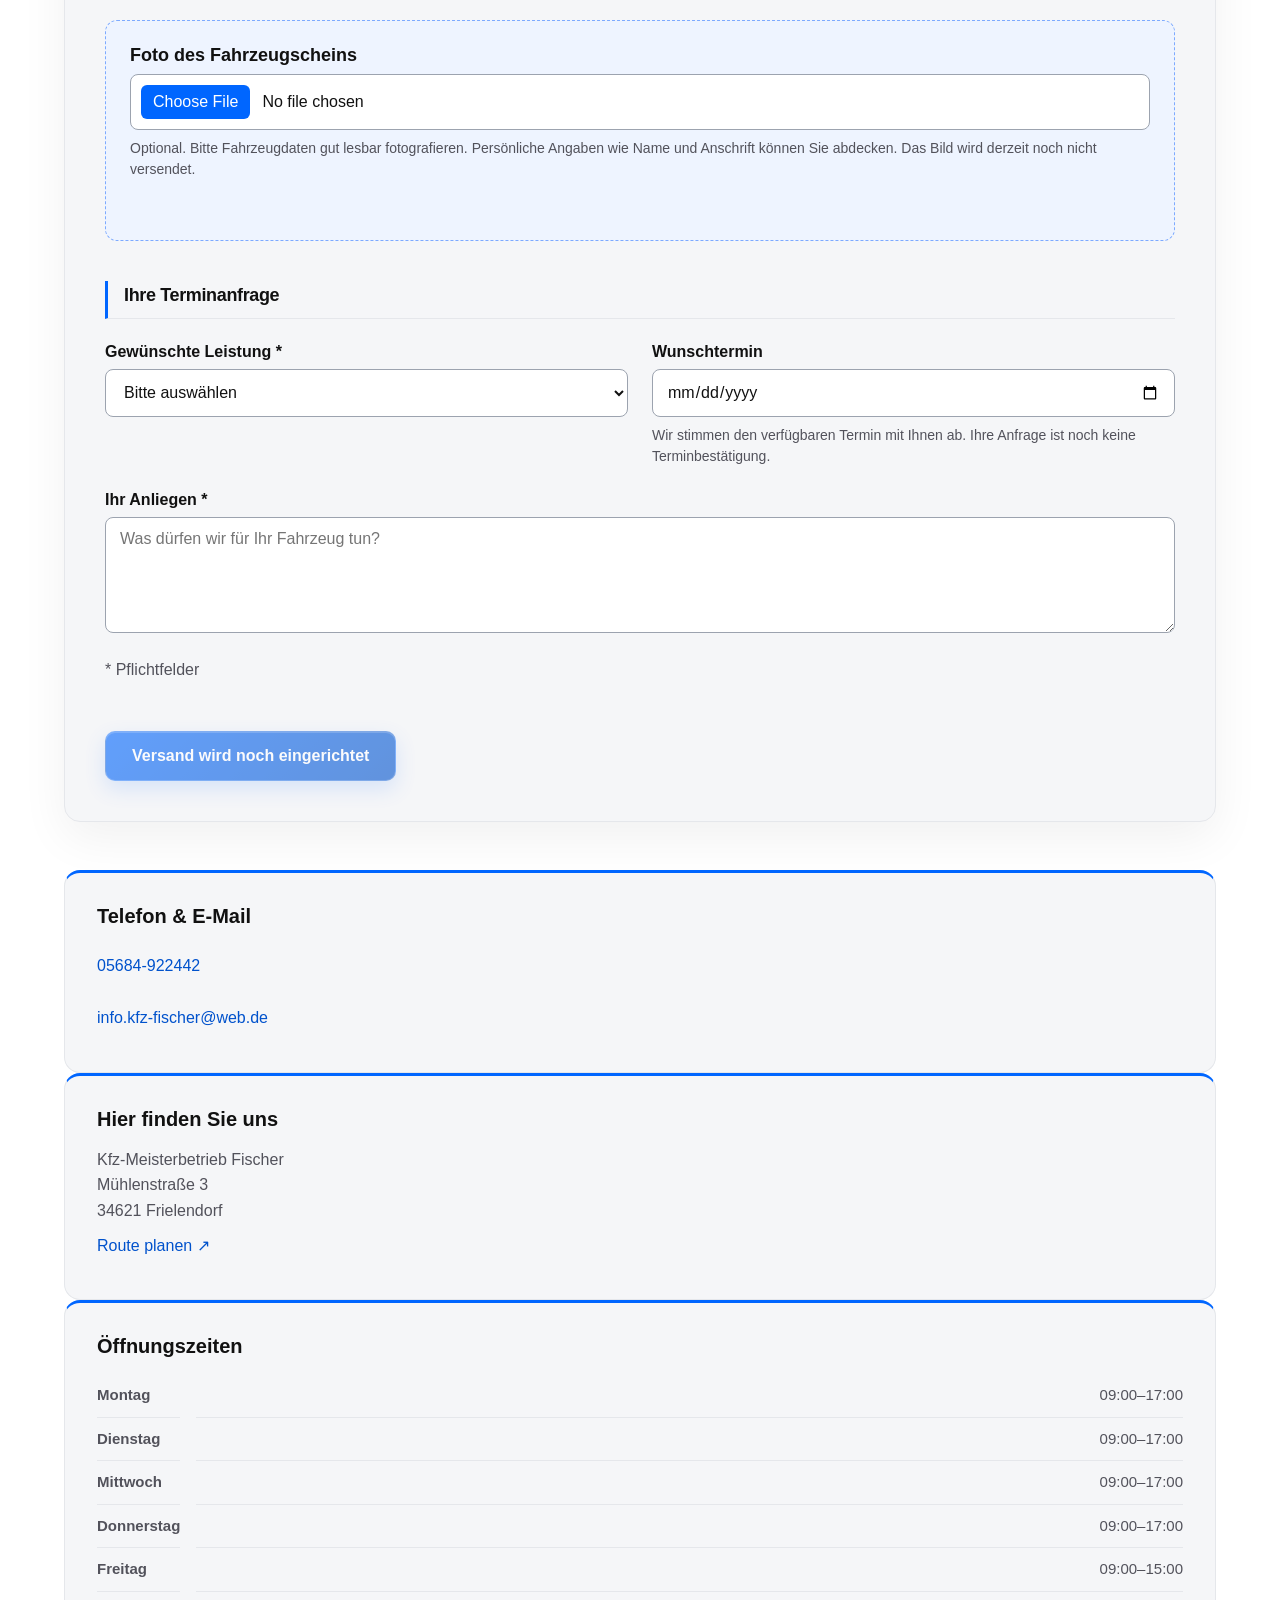
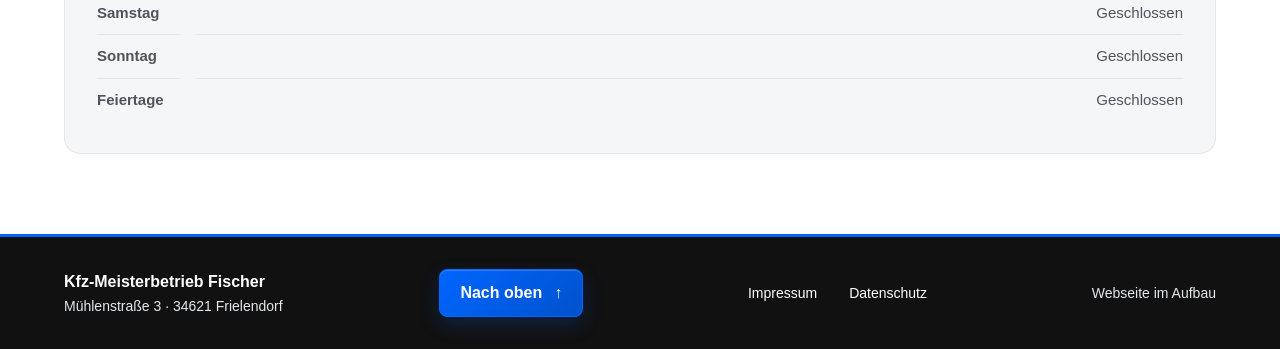
==== commit c307487b: "Website aktualisiert" ====
--- a/index.html
+++ b/index.html
@@ -334,7 +334,7 @@
                     <dd>09:00–15:00</dd>
 
                     <dt>Samstag</dt>
-                    <dd>09:00–12:00</dd>
+                    <dd>Geschlossen</dd>
 
                     <dt>Sonntag</dt>
                     <dd>Geschlossen</dd>
--- a/style.css
+++ b/style.css
@@ -19,20 +19,15 @@
     font-family: Arial, sans-serif;
     color: var(--schwarz);
     background-color: var(--weiss);
-    /* Deutliche Silberreflexe mit schmalen weißen Glanzstreifen. */
-    background-image:
-        linear-gradient(115deg,
+    /* Dezenter silberner Glanz auf weißem Hintergrund. */
+    background-image: linear-gradient(115deg,
             #ffffff 0%,
-            #ffffff 18%,
-            #e2e7ee 30%,
-            #cbd3df 36%,
-            #ffffff 40%,
-            #ffffff 43%,
-            #d5dce6 47%,
-            #f8fafc 55%,
-            #ffffff 65%,
-            #e2e7ee 78%,
-            #ffffff 90%);
+            #ffffff 25%,
+            #f3f5f8 38%,
+            #ffffff 44%,
+            #ffffff 60%,
+            #f5f7fa 78%,
+            #ffffff 100%);
     background-size: cover;
     background-position: center;
     background-repeat: no-repeat;
@@ -129,8 +124,19 @@
     position: sticky;
     top: 0;
     z-index: 100;
+    /* Weißer Menübalken mit silbernem Glanz. */
     background-color: var(--weiss);
-    box-shadow: 0 4px 20px rgba(0, 0, 0, 0.08);
+    /* Zurückhaltender Glanz im Menübalken. */
+    background-image: linear-gradient(115deg,
+            #ffffff 0%,
+            #f4f6f9 35%,
+            #ffffff 48%,
+            #ffffff 70%,
+            #f5f7fa 100%);
+
+    box-shadow:
+        inset 0 1px 0 rgba(255, 255, 255, 0.8),
+        0 4px 16px rgba(0, 0, 0, 0.06);
 }
 
 .logo {
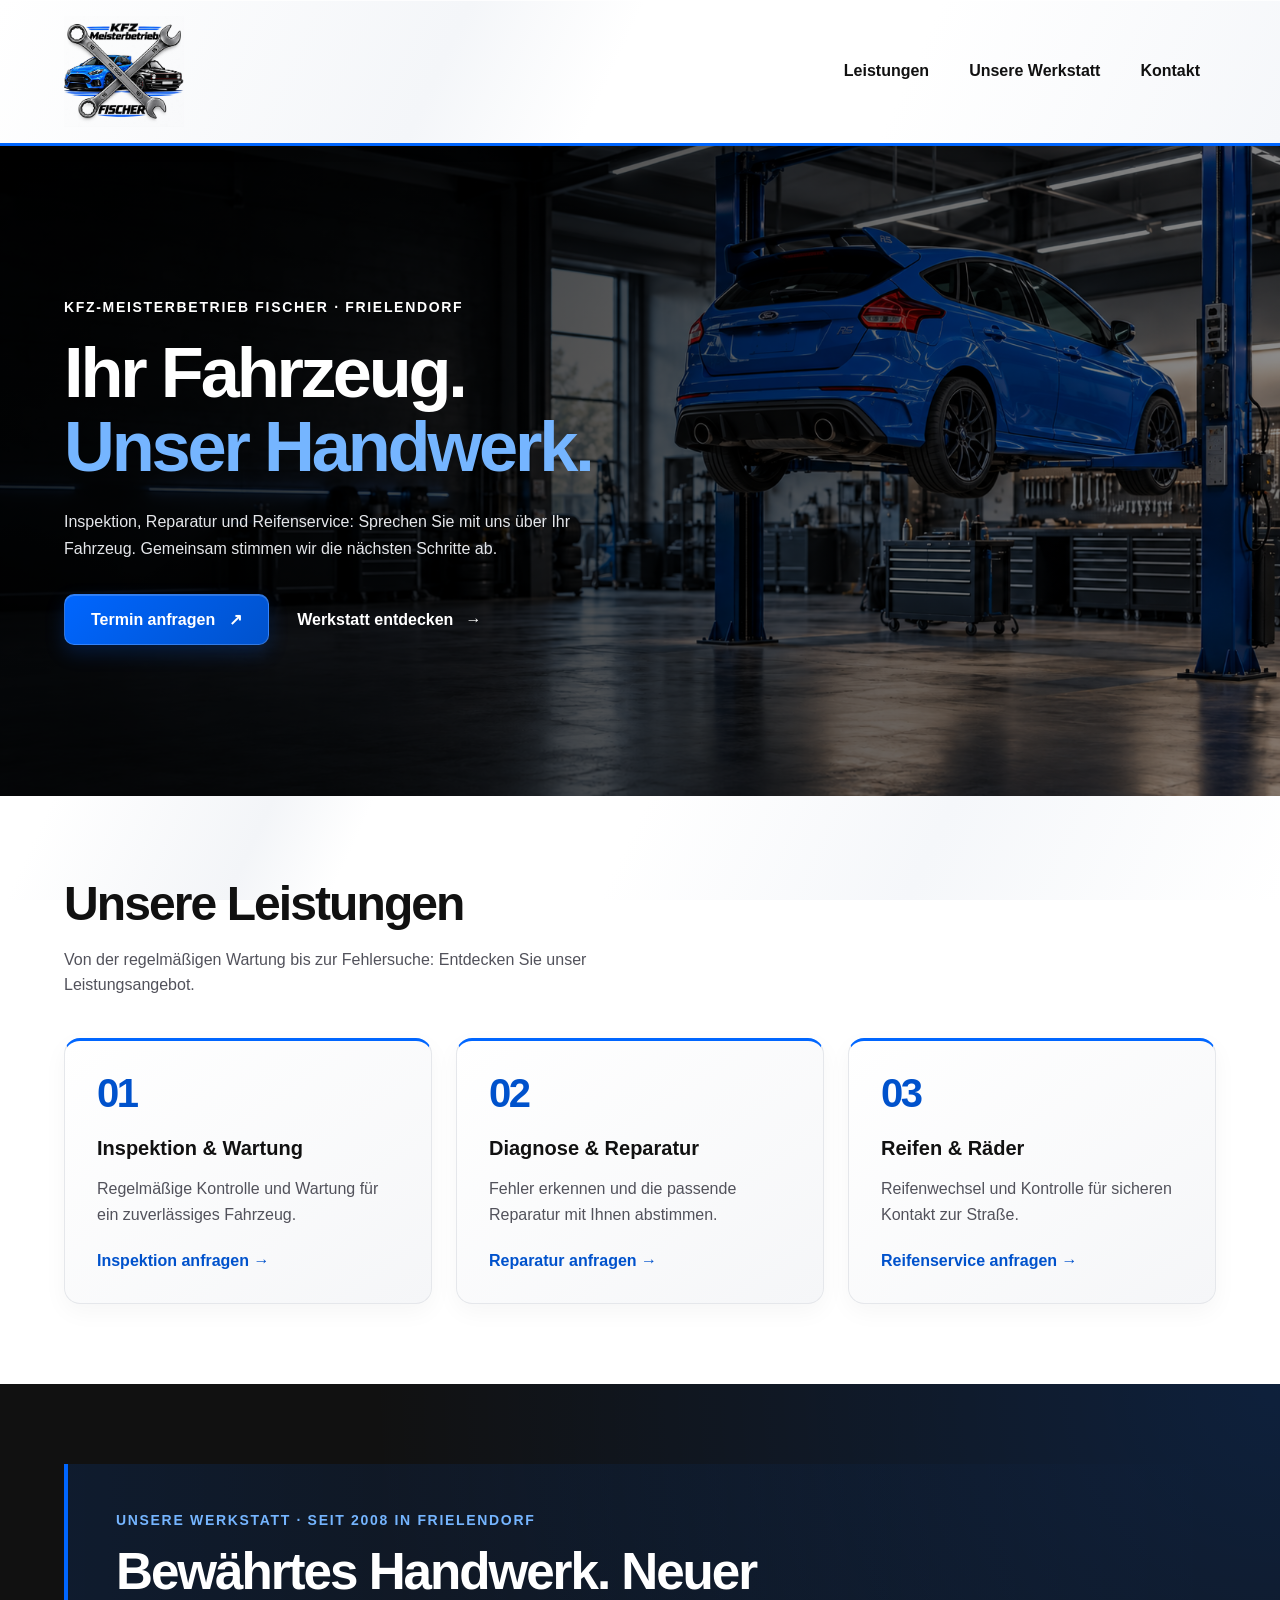
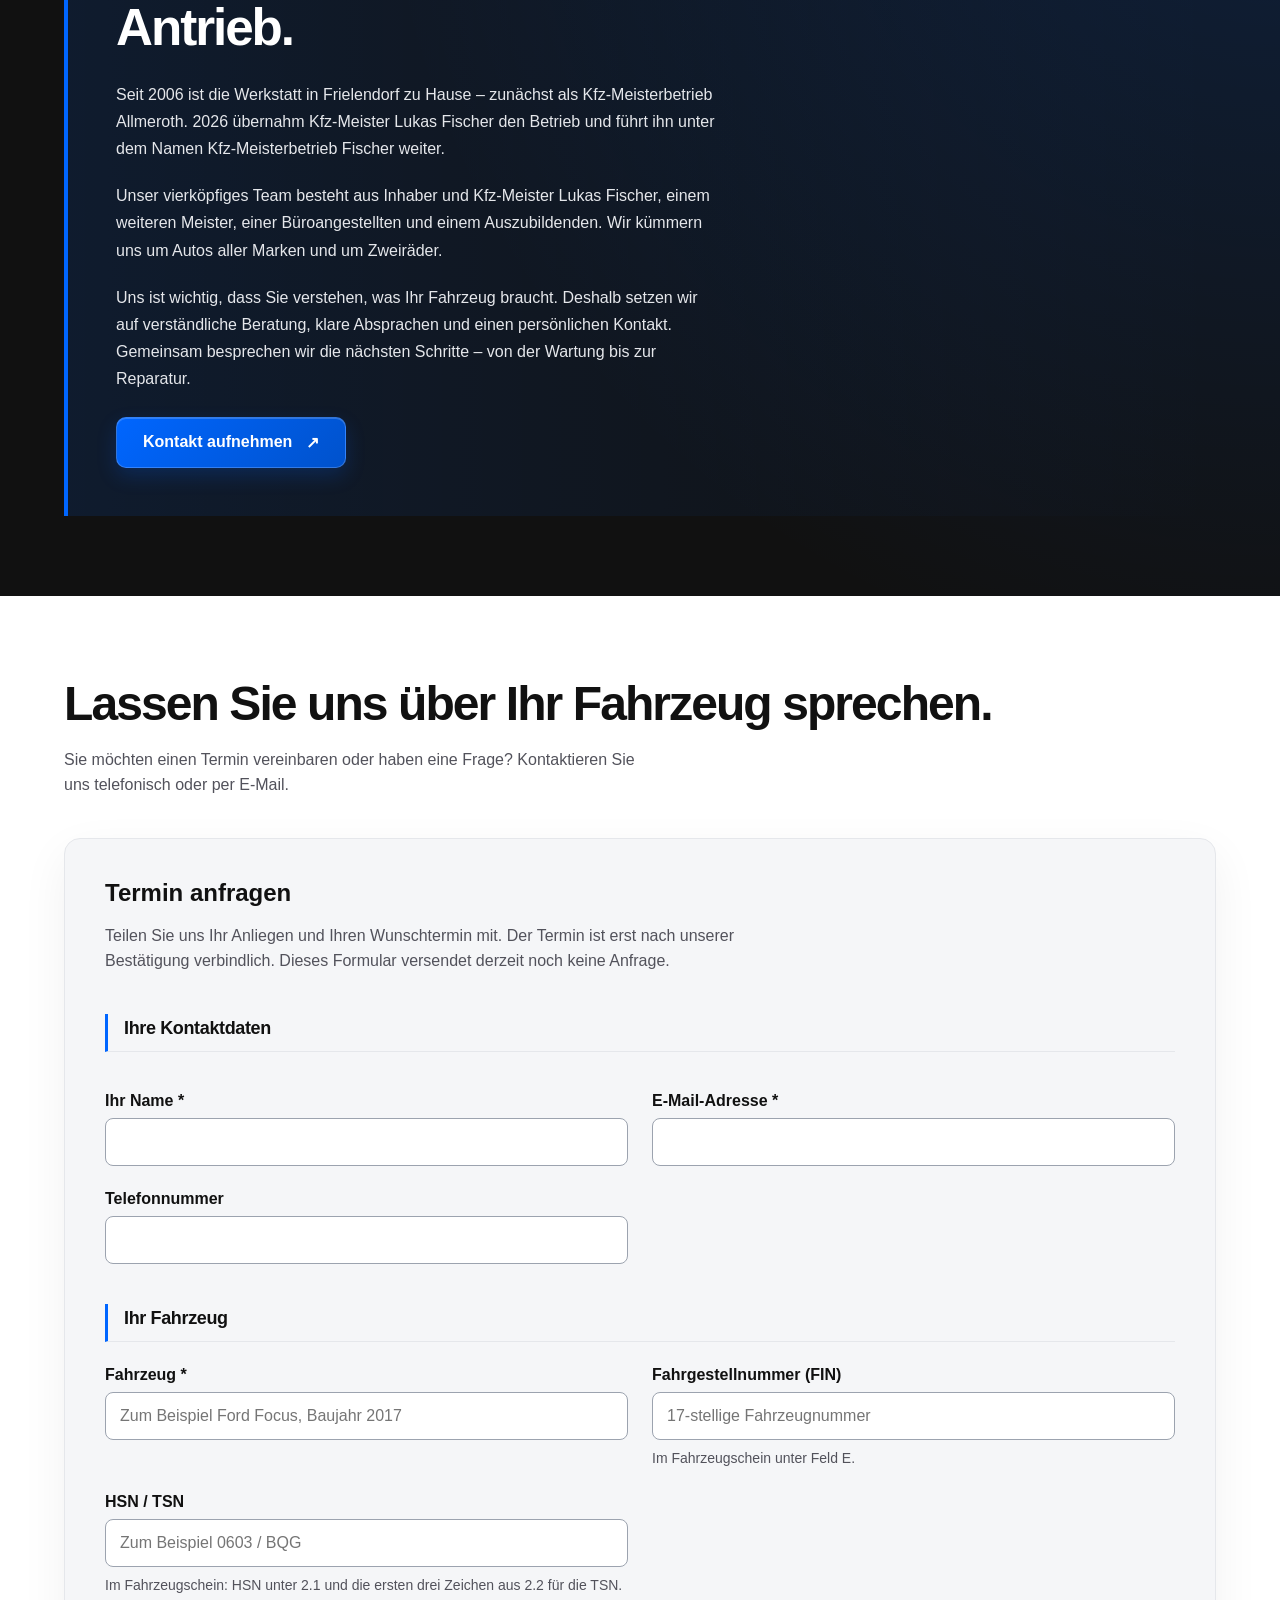
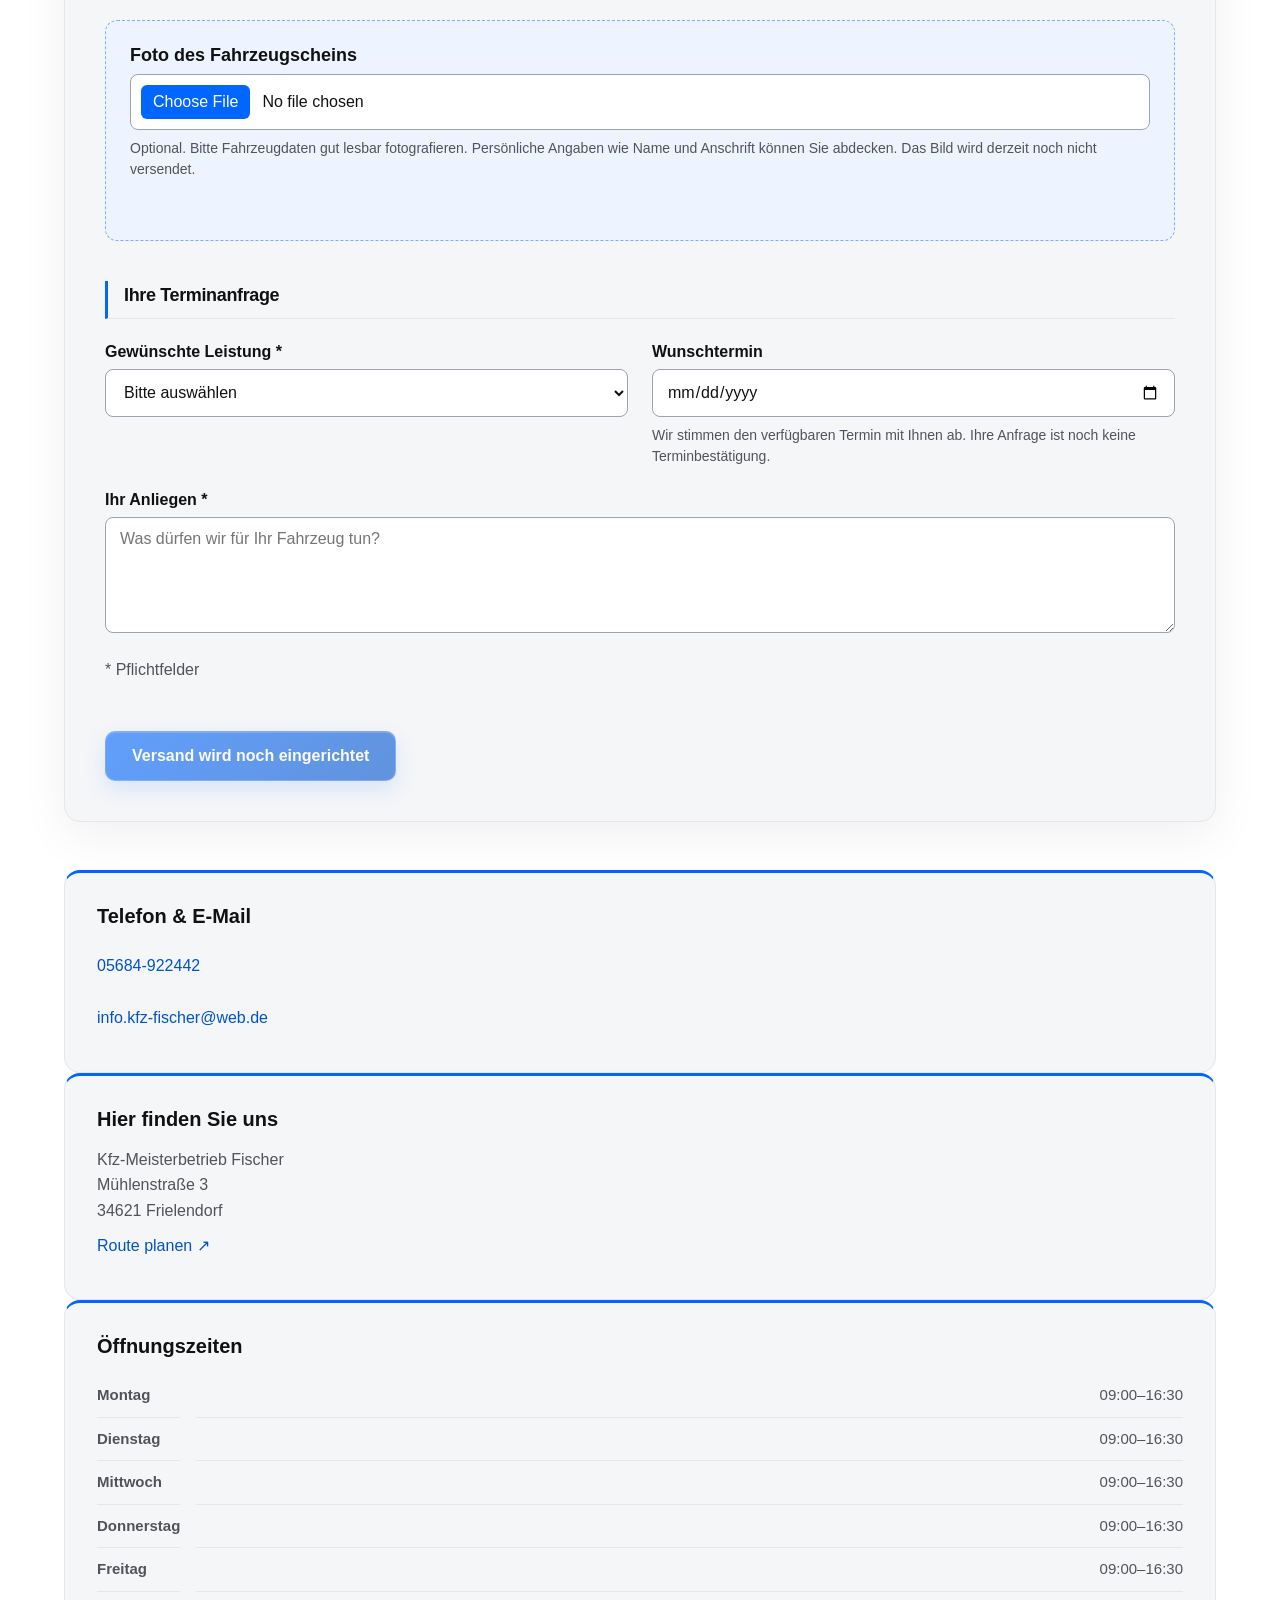
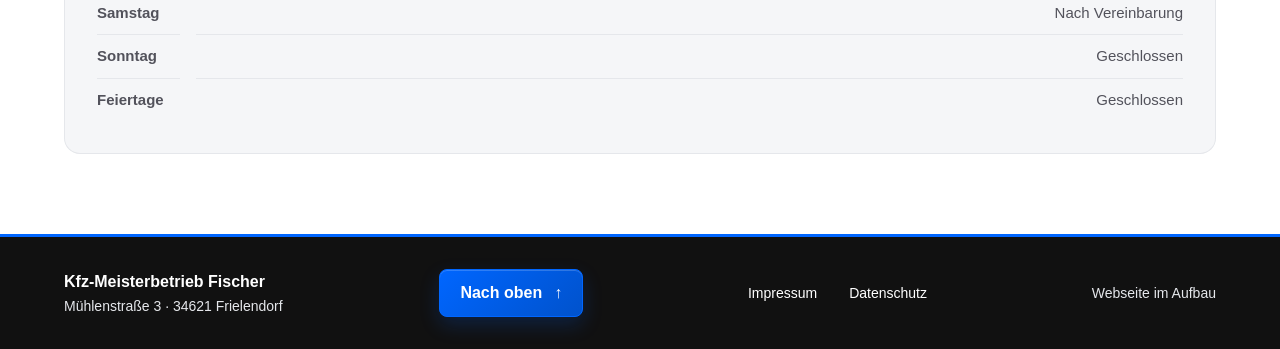
==== commit dafce346: "Website aktualisiert" ====
--- a/index.html
+++ b/index.html
@@ -119,7 +119,7 @@
 
         <section id="werkstatt" class="werkstatt">
             <div class="werkstatt-inhalt">
-                <p class="untertitel">Unsere Werkstatt · Seit 2006 in Frielendorf</p>
+                <p class="untertitel">Unsere Werkstatt · Seit 2008 in Frielendorf</p>
 
                 <h2>Bewährtes Handwerk. Neuer Antrieb.</h2>
 
@@ -319,22 +319,22 @@
                 <!-- Jeder Tag gehört zur direkt folgenden Zeitangabe. -->
                 <dl class="oeffnungszeiten">
                     <dt>Montag</dt>
-                    <dd>09:00–17:00</dd>
+                    <dd>09:00–16:30</dd>
 
                     <dt>Dienstag</dt>
-                    <dd>09:00–17:00</dd>
+                    <dd>09:00–16:30</dd>
 
                     <dt>Mittwoch</dt>
-                    <dd>09:00–17:00</dd>
+                    <dd>09:00–16:30</dd>
 
                     <dt>Donnerstag</dt>
-                    <dd>09:00–17:00</dd>
+                    <dd>09:00–16:30</dd>
 
                     <dt>Freitag</dt>
-                    <dd>09:00–15:00</dd>
+                    <dd>09:00–16:30</dd>
 
                     <dt>Samstag</dt>
-                    <dd>Geschlossen</dd>
+                    <dd>Nach Vereinbarung</dd>
 
                     <dt>Sonntag</dt>
                     <dd>Geschlossen</dd>
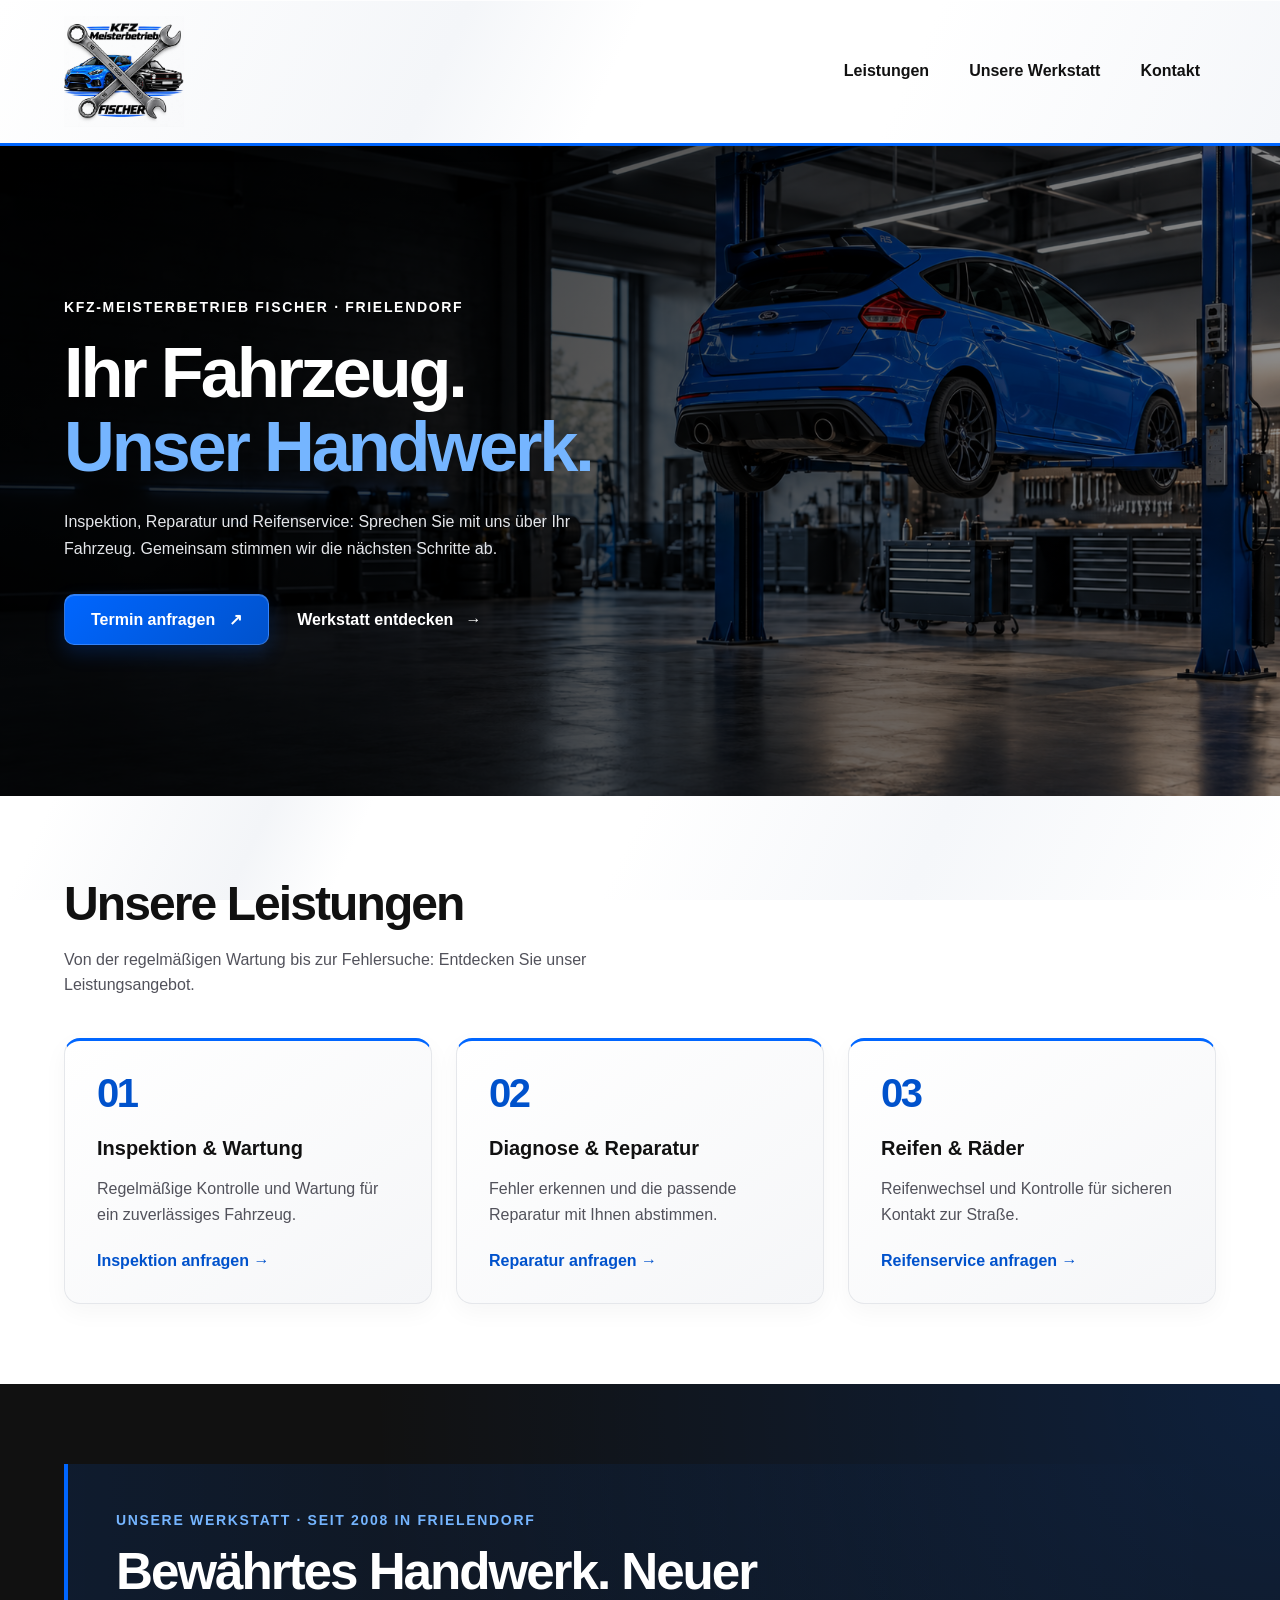
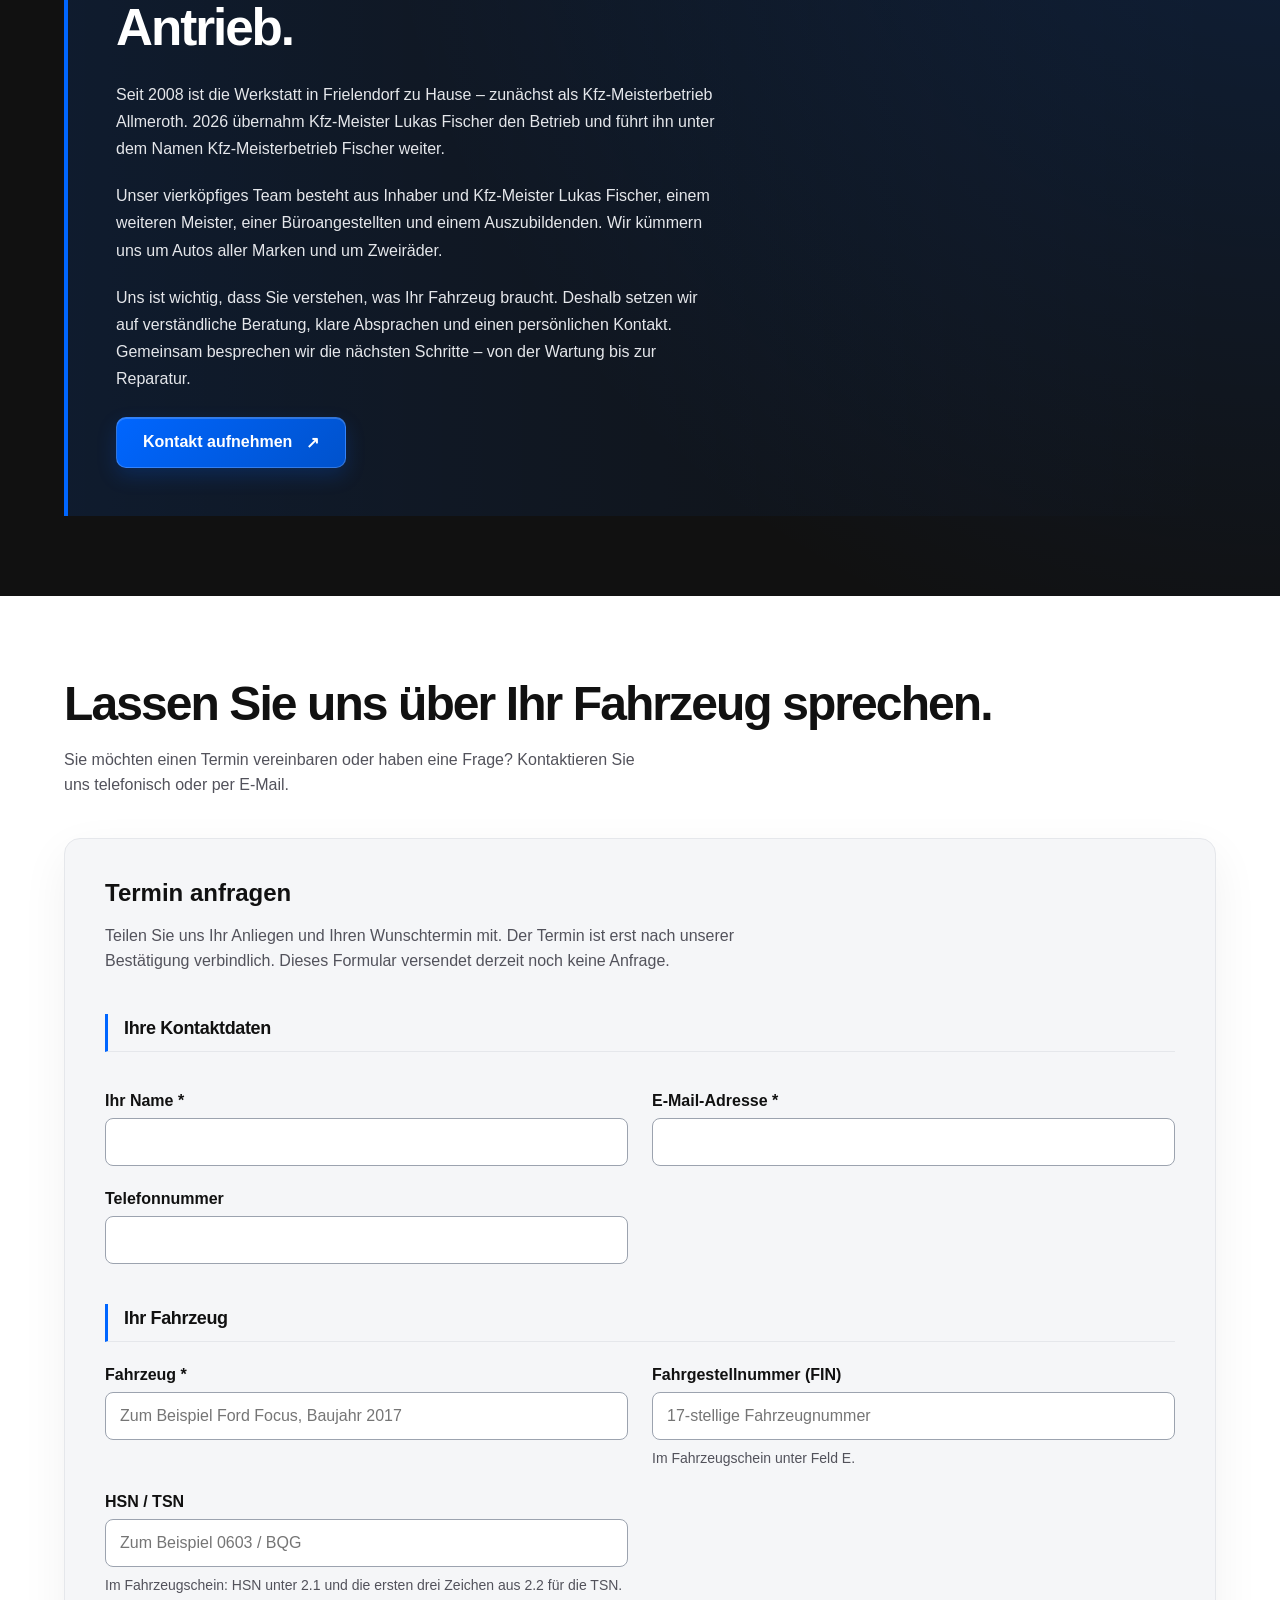
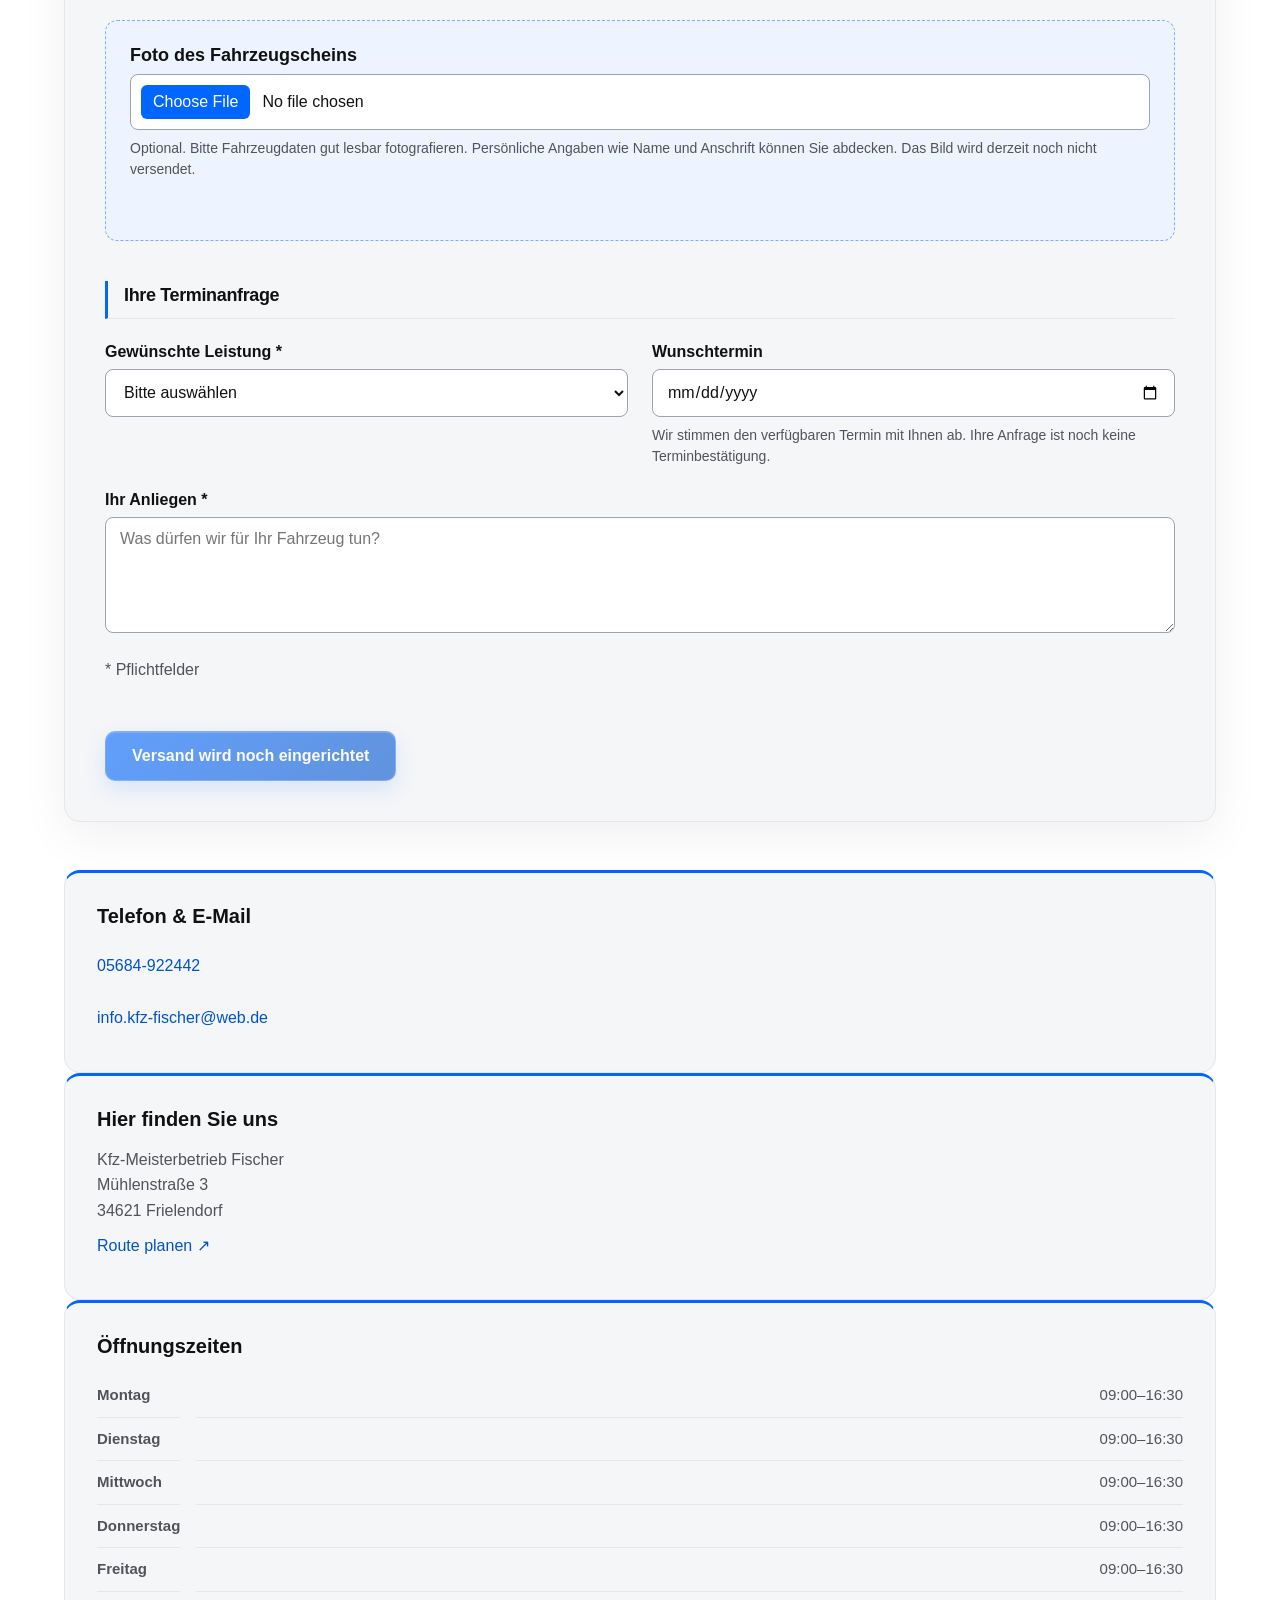
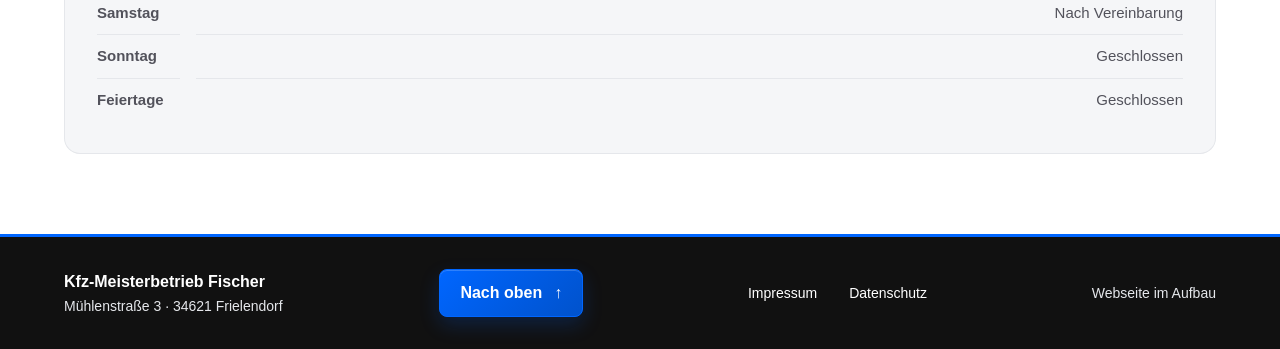
==== commit a622a8f0: "Öffnungszeiten aktualisiert" ====
--- a/index.html
+++ b/index.html
@@ -125,7 +125,7 @@
 
                 <!-- Geschichte und heutige Leitung der Werkstatt. -->
                 <p>
-                    Seit 2006 ist die Werkstatt in Frielendorf zu Hause –
+                    Seit 2008 ist die Werkstatt in Frielendorf zu Hause –
                     zunächst als Kfz-Meisterbetrieb Allmeroth.
                     2026 übernahm Kfz-Meister Lukas Fischer den Betrieb
                     und führt ihn unter dem Namen
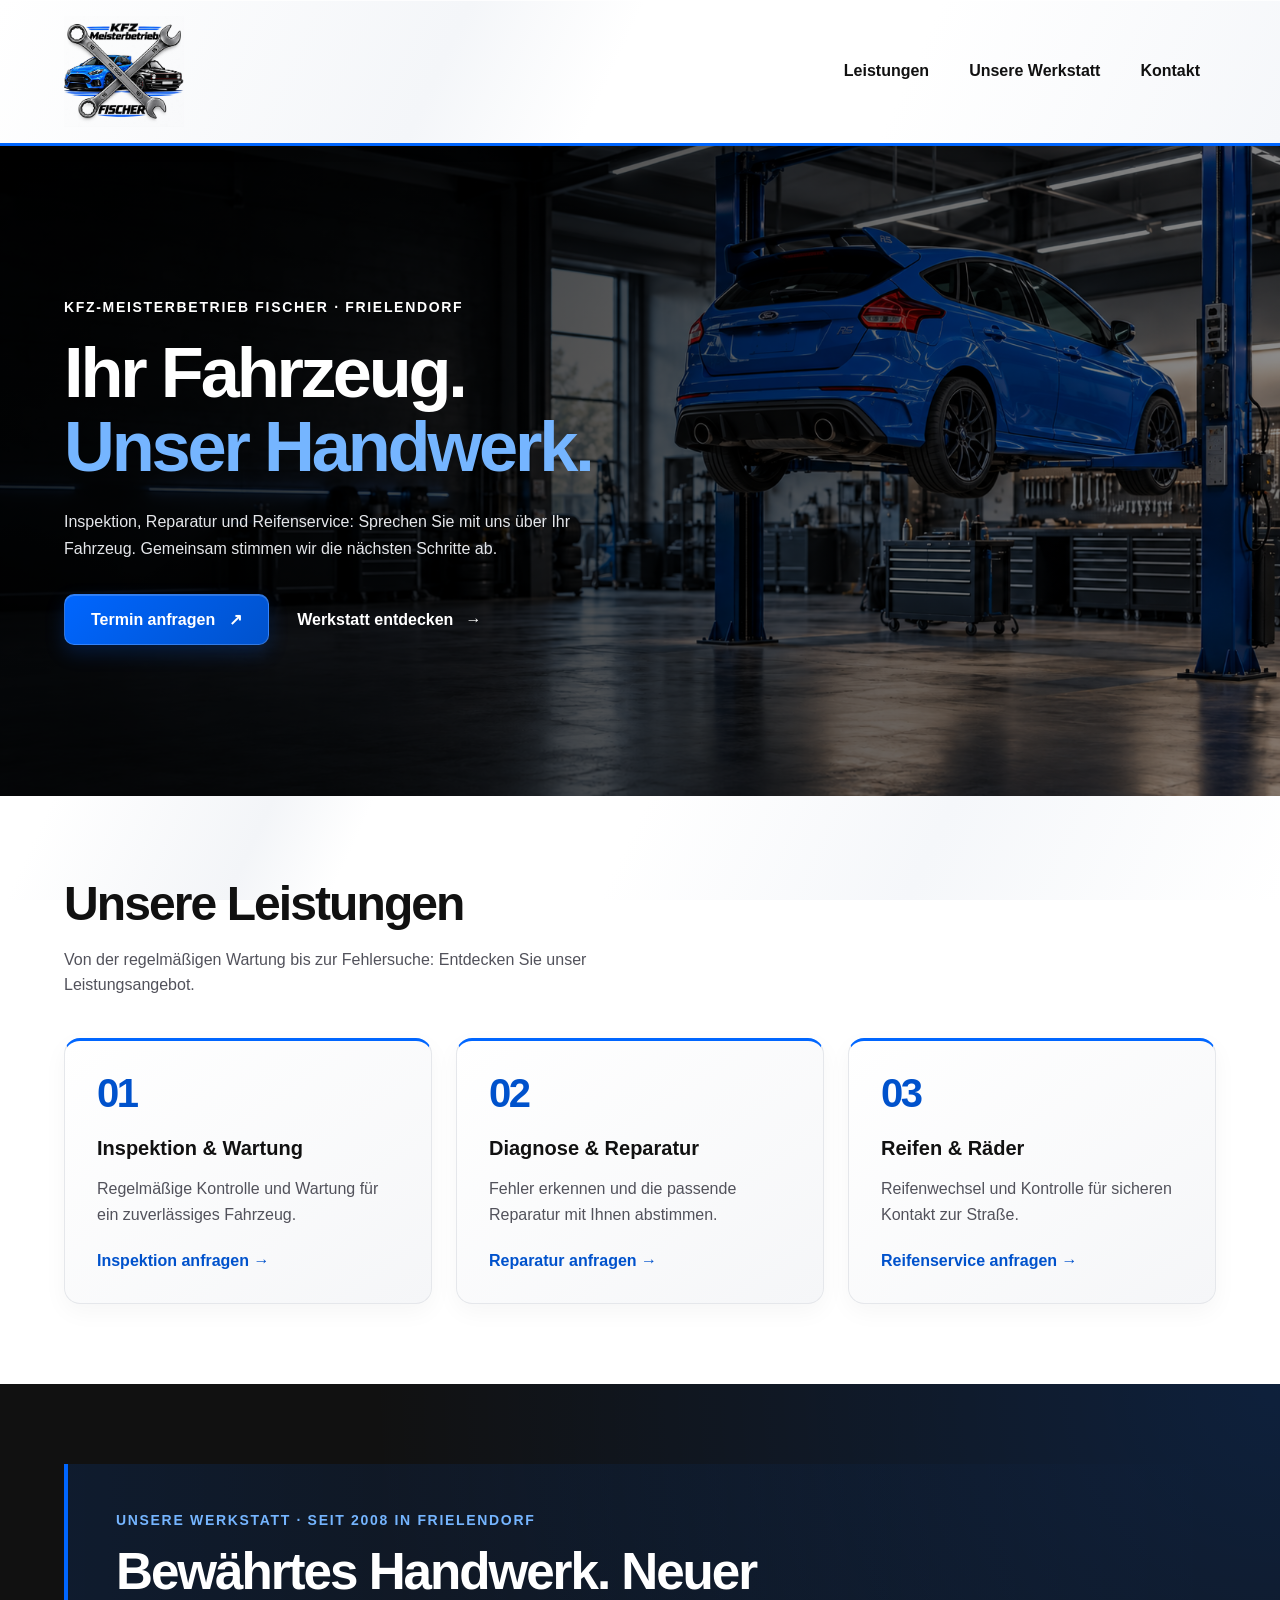
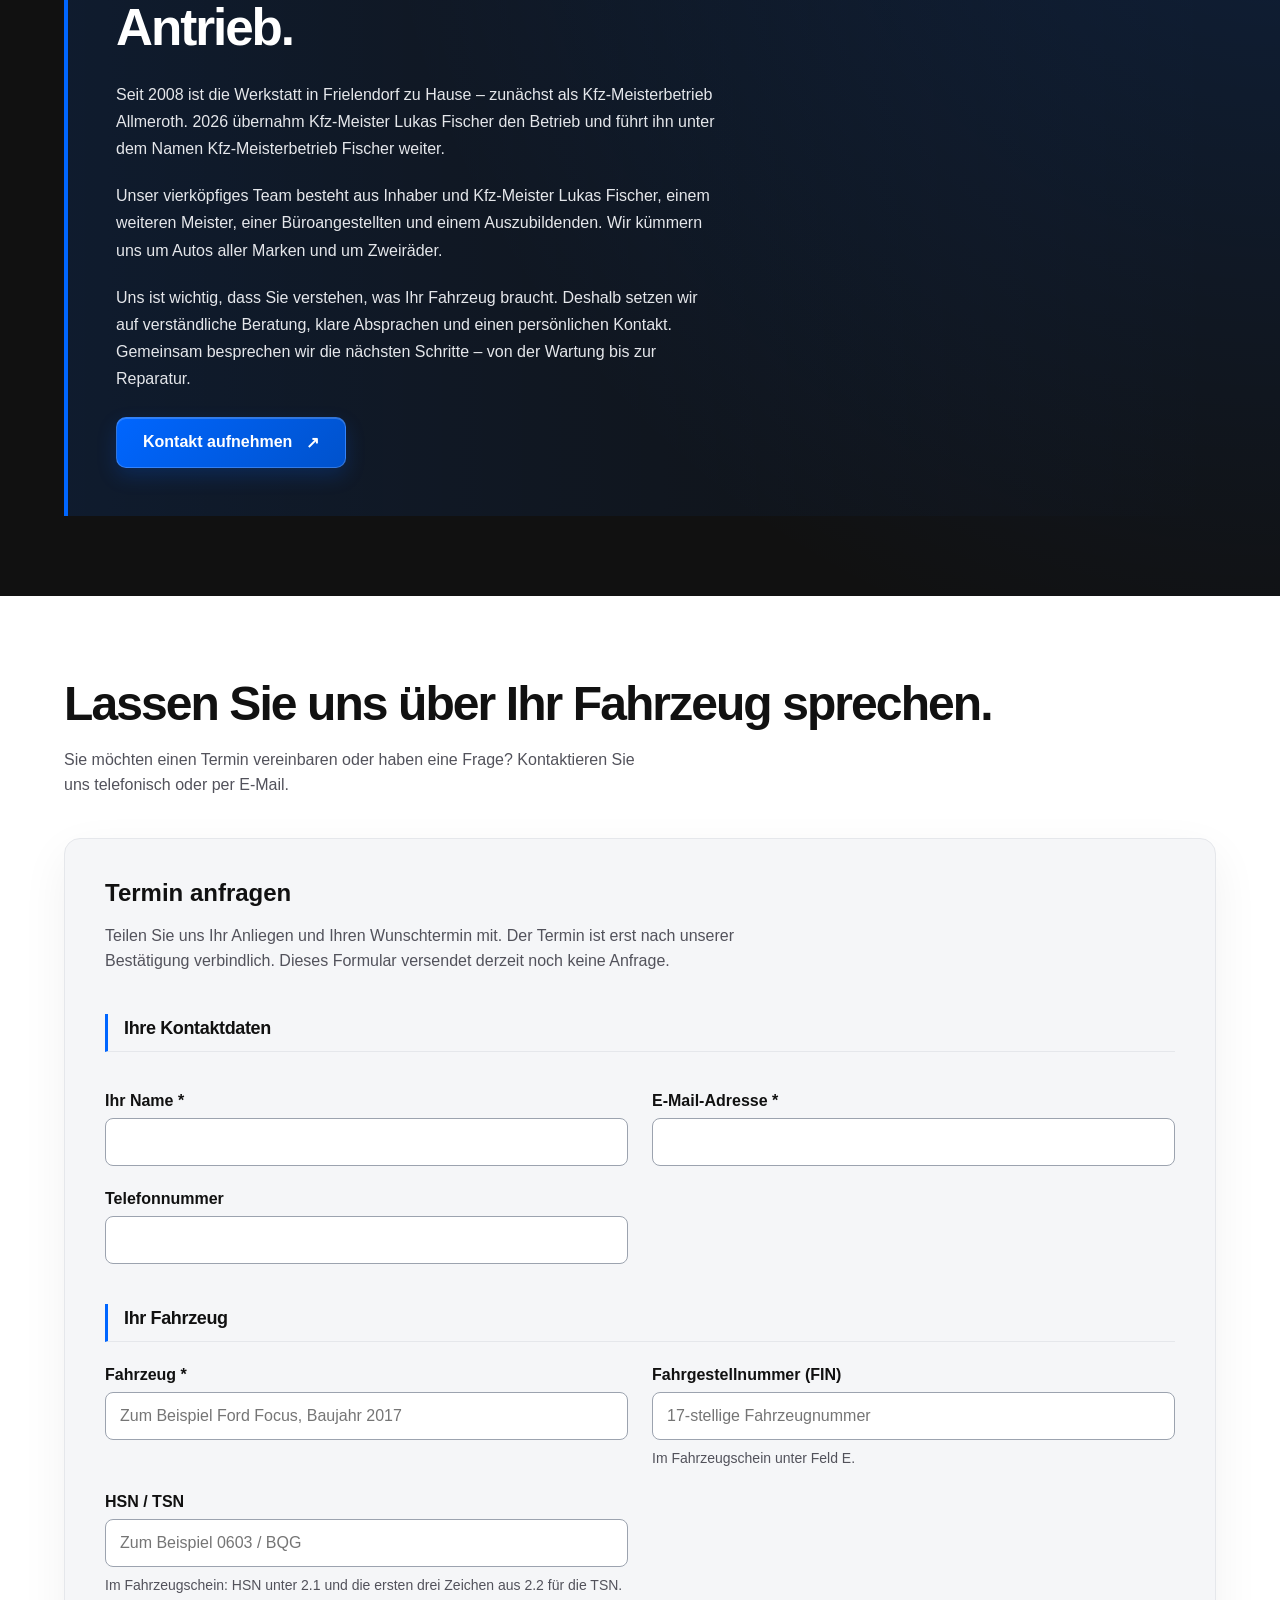
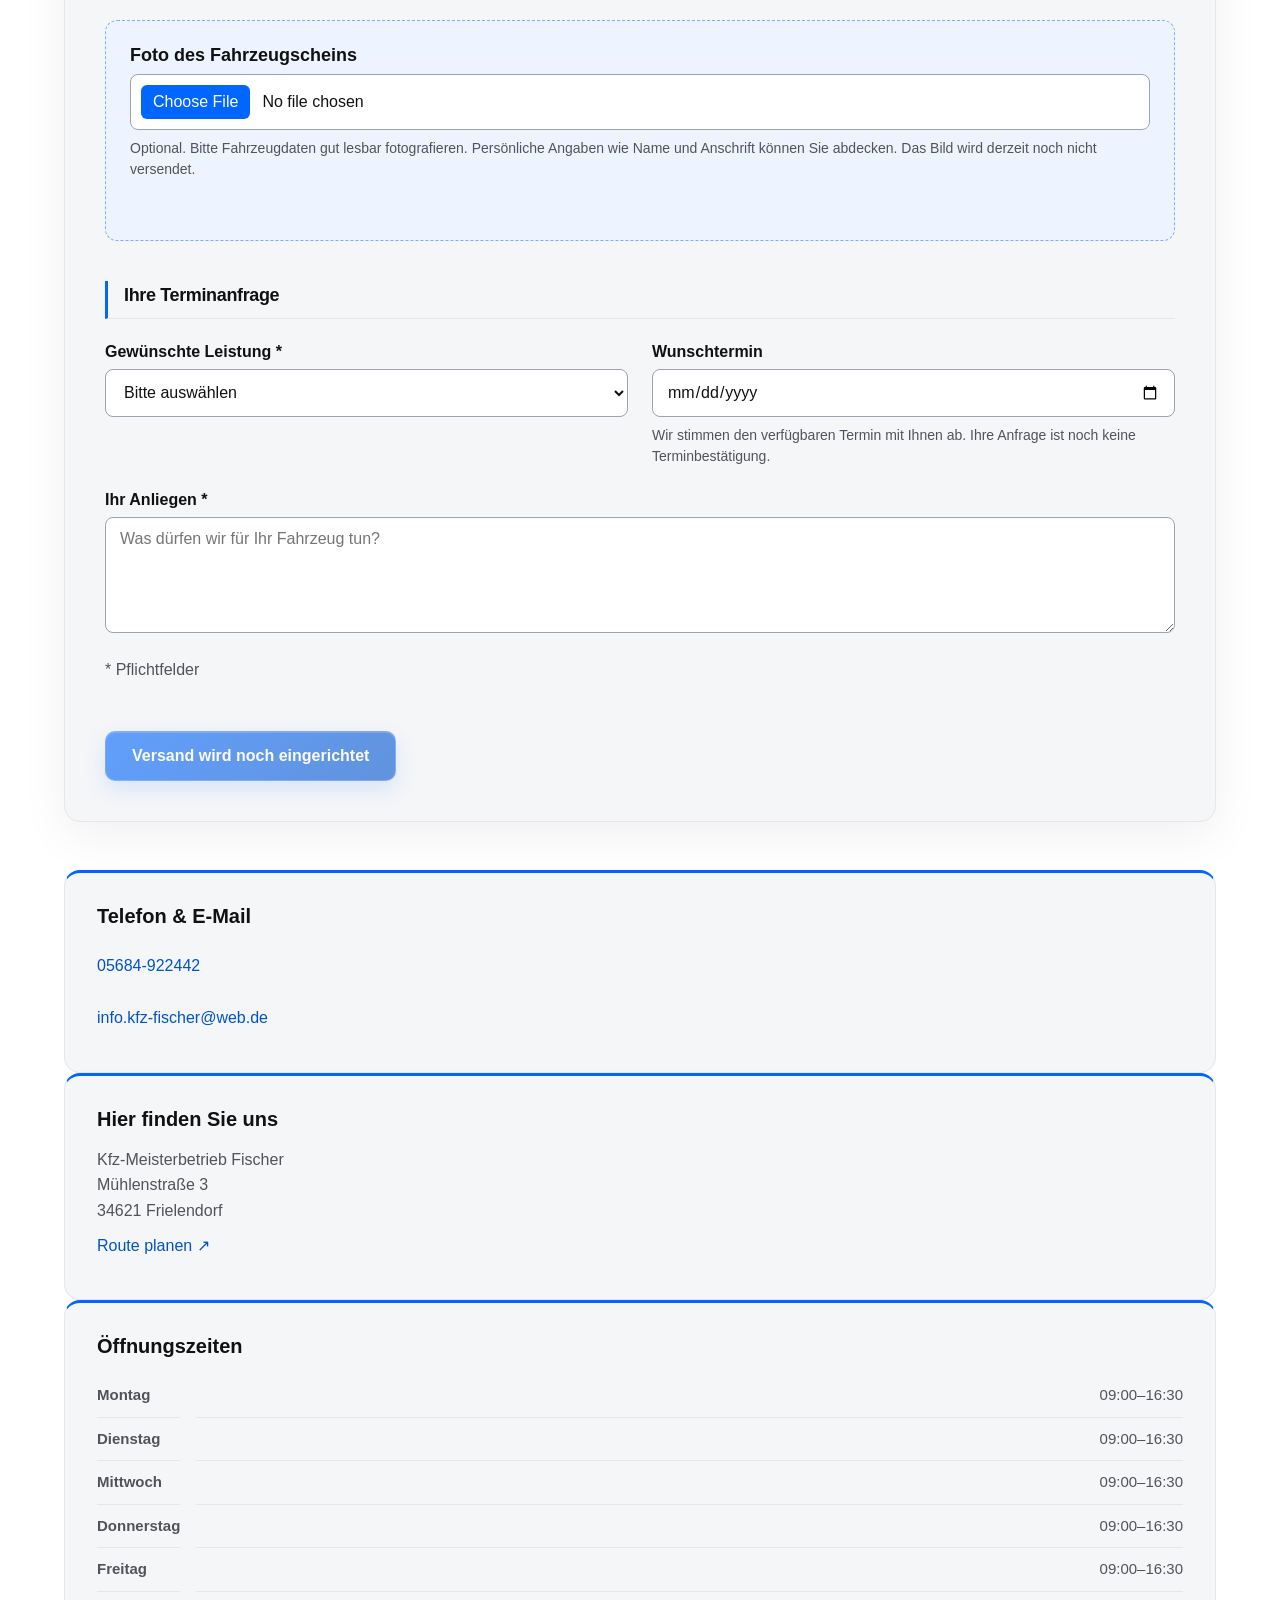
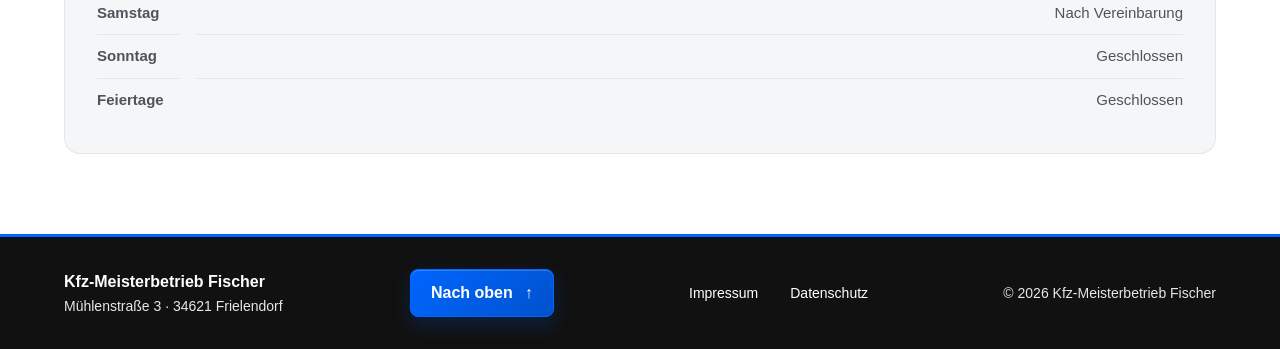
==== commit 27e0654f: "uwe" ====
--- a/index.html
+++ b/index.html
@@ -365,7 +365,10 @@
             <a href="datenschutz.html">Datenschutz</a>
         </div>
 
-        <p class="demo-hinweis">Webseite im Aufbau</p>
+        <!-- Jahreszahl und Firmenname im Footer. -->
+        <p class="demo-hinweis">
+            &copy; 2026 Kfz-Meisterbetrieb Fischer
+        </p>
     </footer>
 </body>
 
